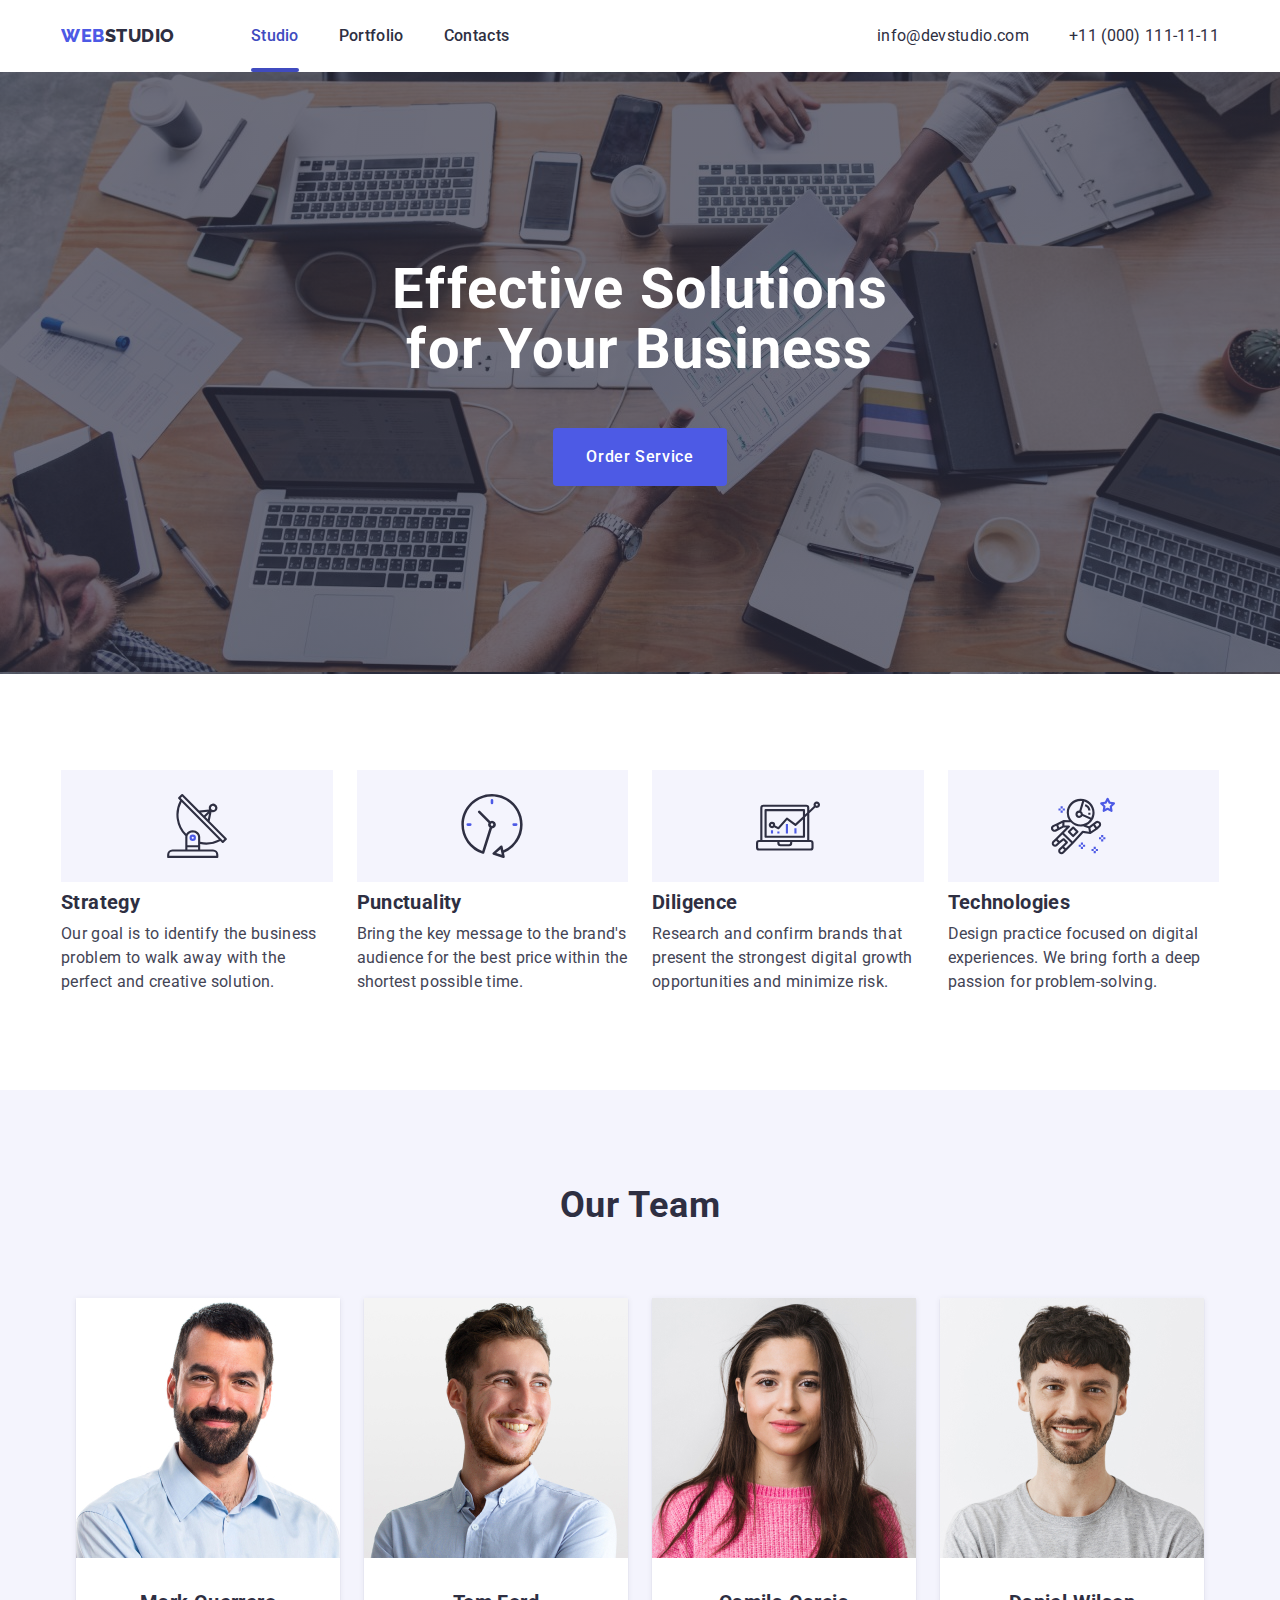
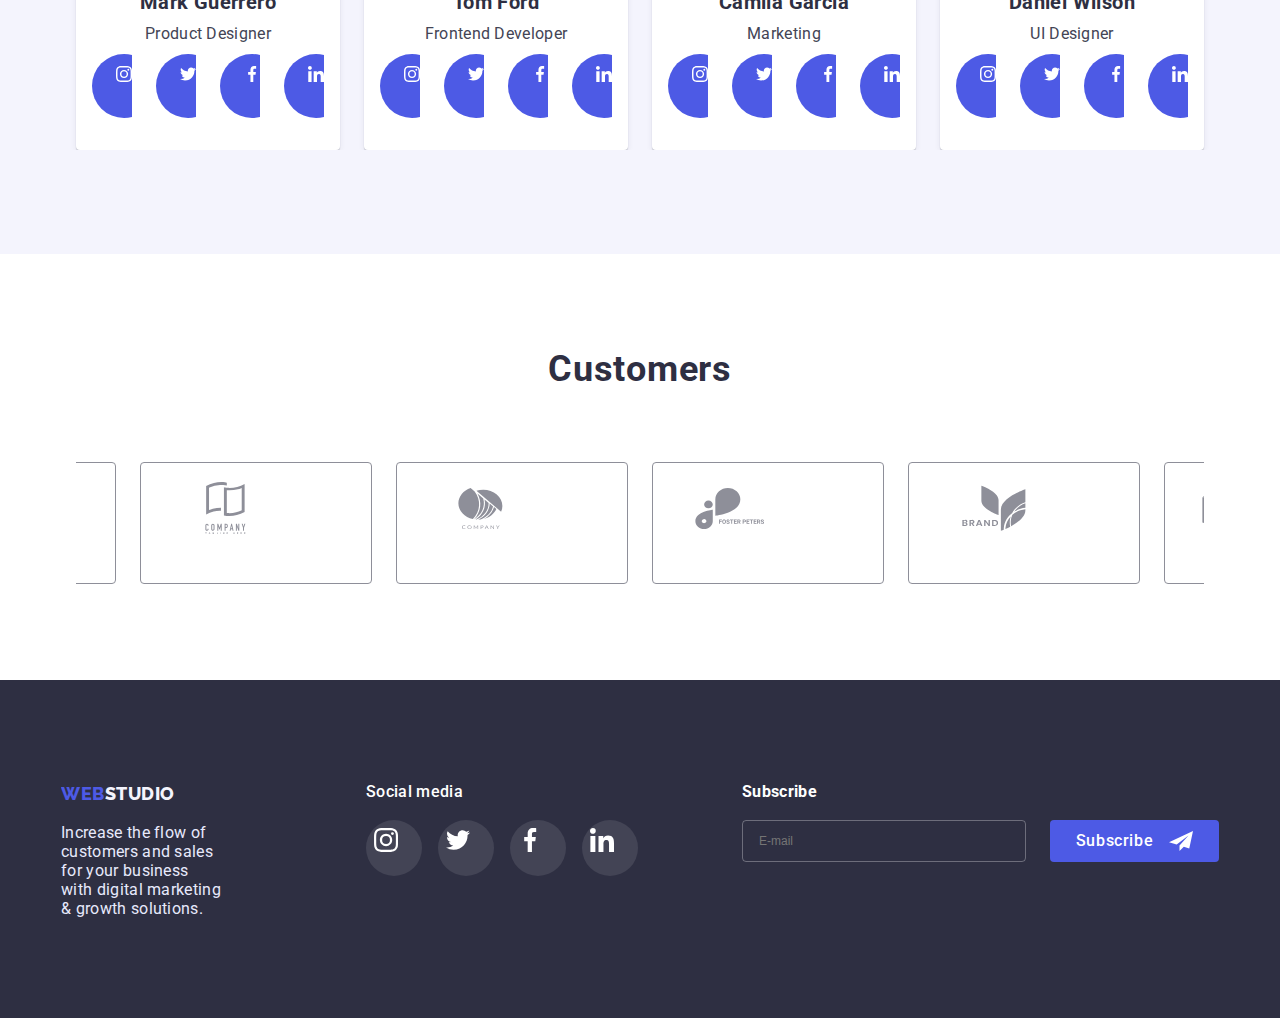
==== index.html @ fb66b6a6 "Initial commit" ====
<!DOCTYPE html>
<html lang="en">
  <head>
    <meta charset="UTF-8" />
    <meta http-equiv="X-UA-Compatible" content="IE=edge" />
    <meta name="viewport" content="width=device-width, initial-scale=1.0" />
    <title>WebStudio</title>
    <link
      href="https://fonts.googleapis.com/css2?family=Raleway:wght@800&family=Roboto:wght@400;500;700;900&display=swap"
      rel="stylesheet"
    />
    <link
      rel="stylesheet"
      href="https://cdnjs.cloudflare.com/ajax/libs/modern-normalize/1.1.0/modern-normalize.min.css"
      integrity="sha512-wpPYUAdjBVSE4KJnH1VR1HeZfpl1ub8YT/NKx4PuQ5NmX2tKuGu6U/JRp5y+Y8XG2tV+wKQpNHVUX03MfMFn9Q=="
      crossorigin="anonymous"
      referrerpolicy="no-referrer"
    />
    <link rel="stylesheet" href="./css/styles.css" />
  </head>

  <body class="font-family">
    <!-- шапка профілю -->
    <header class="header">
      <div class="container header-container">
        <nav class="header-nav">
          <a href="./index.html" class="logo link"
            ><span class="logo-part">Web</span>Studio</a
          >
          <button
            type="button"
            class="menu-toggle js-open-menu"
            aria-expanded="false"
            aria-controls="mobile-menu"
          >
            <svg class="mobile-icon" aria-label="mobile menu switcher">
              <use
                href="./images/icons.svg#icon-menu-hamburger"
                class="icon-menu"
              ></use>
            </svg>
          </button>
          <ul class="site-nav list">
            <li class="item">
              <a href="./index.html" class="link active-link">Studio</a>
            </li>
            <li class="item">
              <a href="./portfolio.html" class="link">Portfolio</a>
            </li>
            <li class="item"><a href="#" class="link">Contacts</a></li>
          </ul>
        </nav>

        <address class="address-nav">
          <ul class="auth-nav list">
            <li class="item">
              <a href="mailto:info@devstudio.com" class="contacts link"
                >info@devstudio.com</a
              >
            </li>
            <li class="item">
              <a href="tel:+110001111111" class="contacts link"
                >+11 (000) 111-11-11</a
              >
            </li>
          </ul>
        </address>
      </div>
    </header>

    <main>
      <!-- Section 1 -->
      <section class="hero">
        <h1 class="hero-title">Effective Solutions for Your Business</h1>
        <button type="button" class="button" data-modal-open>
          Order Service
        </button>
      </section>
      <!-- Section 2 -->
      <section class="section values">
        <div class="container">
          <h2 hidden class="section-title">features</h2>
          <ul class="advantages-list list">
            <li class="item">
              <div class="thumb">
                <svg class="advantage-icon" width="64" height="64">
                  <use href="./images/icons.svg#icon-antenna"></use>
                </svg>
              </div>
              <h3 class="title">Strategy</h3>
              <p class="text">
                Our goal is to identify the business problem to walk away with
                the perfect and creative solution.
              </p>
            </li>

            <li class="item">
              <div class="thumb">
                <svg class="advantage-icon" width="64" height="64">
                  <use href="./images/icons.svg#icon-clock"></use>
                </svg>
              </div>
              <h3 class="title">Punctuality</h3>
              <p class="text">
                Bring the key message to the brand's audience for the best price
                within the shortest possible time.
              </p>
            </li>

            <li class="item">
              <div class="thumb">
                <svg class="advantage-icon" width="64" height="64">
                  <use href="./images/icons.svg#icon-diagram"></use>
                </svg>
              </div>
              <h3 class="title">Diligence</h3>
              <p class="text">
                Research and confirm brands that present the strongest digital
                growth opportunities and minimize risk.
              </p>
            </li>

            <li class="item">
              <div class="thumb">
                <svg class="advantage-icon" width="64" height="64">
                  <use href="./images/icons.svg#icon-astronaut"></use>
                </svg>
              </div>
              <h3 class="title">Technologies</h3>
              <p class="text">
                Design practice focused on digital experiences. We bring forth a
                deep passion for problem-solving.
              </p>
            </li>
          </ul>
        </div>
      </section>
      <!-- Sectoin 3 -->
      <section class="section services">
        <div class="container">
          <h2 class="section-title">What are we doing</h2>
          <ul class="service-list list">
            <li class="item">
              <img
                srcset="./images/wawd1.jpg 1x, ./images/wawd1@2x.jpg 2x"
                src="./images/wawd1.jpg"
                alt="desktop app image"
                width="360"
              />
            </li>
            <li class="item">
              <img
                srcset="./images/wawd2.jpg 1x, ./images/wawd2@2x.jpg 2x"
                src="./images/wawd2.jpg"
                alt="mobile app image"
                width="360"
              />
            </li>
            <li class="item">
              <img
                srcset="./images/wawd3.jpg 1x, ./images/wawd3@2x.jpg 2x"
                src="./images/wawd3.jpg"
                alt="lptop and mobile app"
                width="360"
              />
            </li>
          </ul>
        </div>
      </section>

      <!-- Наша команда -->
      <!-- Section 4 -->
      <section class="section team">
        <div class="container">
          <h2 class="section-title">Our Team</h2>
          <ul class="list team-list">
            <li class="team-item item">
              <img
                srcset="./images/team1.jpg 1x, ./images/team1@2x.jpg 2x"
                src="./images/team1.jpg"
                alt="teammember"
                width="264"
                class="teammember"
              />
              <div class="team-info">
                <h3 class="title">Mark Guerrero</h3>

                <p class="text">Product Designer</p>
                <ul class="list soc-med-list">
                  <li class="item">
                    <a class="soc-med-link" href="#">
                      <svg class="soc-med-icon">
                        <use href="./images/icons.svg#icon-instagram"></use>
                      </svg>
                    </a>
                  </li>
                  <li class="item">
                    <a class="soc-med-link" href="#">
                      <svg class="soc-med-icon">
                        <use href="./images/icons.svg#icon-twitter"></use>
                      </svg>
                    </a>
                  </li>
                  <li class="item">
                    <a class="soc-med-link" href="#">
                      <svg class="soc-med-icon">
                        <use href="./images/icons.svg#icon-facebook"></use>
                      </svg>
                    </a>
                  </li>
                  <li class="item">
                    <a class="soc-med-link" href="#">
                      <svg class="soc-med-icon">
                        <use href="./images/icons.svg#icon-linkedin"></use>
                      </svg>
                    </a>
                  </li>
                </ul>
              </div>
            </li>

            <li class="team-item item">
              <img
                srcset="./images/team2.jpg 1x, ./images/team2@2x.jpg 2x"
                src="./images/team2.jpg"
                alt="teammember"
                width="264"
                class="teammember"
              />
              <div class="team-info">
                <h3 class="title">Tom Ford</h3>
                <p class="text">Frontend Developer</p>
                <ul class="list soc-med-list">
                  <li class="item">
                    <a class="soc-med-link" href="#">
                      <svg class="soc-med-icon">
                        <use href="./images/icons.svg#icon-instagram"></use>
                      </svg>
                    </a>
                  </li>
                  <li class="item">
                    <a class="soc-med-link" href="#">
                      <svg class="soc-med-icon">
                        <use href="./images/icons.svg#icon-twitter"></use>
                      </svg>
                    </a>
                  </li>
                  <li class="item">
                    <a class="soc-med-link" href="#">
                      <svg class="soc-med-icon">
                        <use href="./images/icons.svg#icon-facebook"></use>
                      </svg>
                    </a>
                  </li>
                  <li class="item">
                    <a class="soc-med-link" href="#">
                      <svg class="soc-med-icon">
                        <use href="./images/icons.svg#icon-linkedin"></use>
                      </svg>
                    </a>
                  </li>
                </ul>
              </div>
            </li>

            <li class="team-item item">
              <img
                srcset="./images/team3.jpg 1x, ./images/team3@2x.jpg 2x"
                src="./images/team3.jpg"
                alt="teammember"
                width="264"
                class="teammember"
              />
              <div class="team-info">
                <h3 class="title">Camila Garcia</h3>
                <p class="text">Marketing</p>
                <ul class="list soc-med-list">
                  <li class="item">
                    <a class="soc-med-link" href="#">
                      <svg class="soc-med-icon">
                        <use href="./images/icons.svg#icon-instagram"></use>
                      </svg>
                    </a>
                  </li>
                  <li class="item">
                    <a class="soc-med-link" href="#">
                      <svg class="soc-med-icon">
                        <use href="./images/icons.svg#icon-twitter"></use>
                      </svg>
                    </a>
                  </li>
                  <li class="item">
                    <a class="soc-med-link" href="#">
                      <svg class="soc-med-icon">
                        <use href="./images/icons.svg#icon-facebook"></use>
                      </svg>
                    </a>
                  </li>
                  <li class="item">
                    <a class="soc-med-link" href="#">
                      <svg class="soc-med-icon">
                        <use href="./images/icons.svg#icon-linkedin"></use>
                      </svg>
                    </a>
                  </li>
                </ul>
              </div>
            </li>

            <li class="team-item item">
              <img
                srcset="./images/team4.jpg 1x, ./images/team4@2x.jpg 2x"
                src="./images/team4.jpg"
                alt="teammember"
                width="264"
                class="teammember"
              />
              <div class="team-info">
                <h3 class="title">Daniel Wilson</h3>
                <p class="text">UI Designer</p>
                <ul class="list soc-med-list">
                  <li class="item">
                    <a class="soc-med-link" href="#">
                      <svg class="soc-med-icon">
                        <use href="./images/icons.svg#icon-instagram"></use>
                      </svg>
                    </a>
                  </li>
                  <li class="item">
                    <a class="soc-med-link" href="#">
                      <svg class="soc-med-icon">
                        <use href="./images/icons.svg#icon-twitter"></use>
                      </svg>
                    </a>
                  </li>
                  <li class="item">
                    <a class="soc-med-link" href="#">
                      <svg class="soc-med-icon">
                        <use href="./images/icons.svg#icon-facebook"></use>
                      </svg>
                    </a>
                  </li>
                  <li class="item">
                    <a class="soc-med-link" href="#">
                      <svg class="soc-med-icon">
                        <use href="./images/icons.svg#icon-linkedin"></use>
                      </svg>
                    </a>
                  </li>
                </ul>
              </div>
            </li>
          </ul>
        </div>
      </section>
      <section class="section customers">
        <div class="container">
          <h2 class="section-title">Customers</h2>
          <ul class="list customers-list">
            <li class="customer-item item">
              <a href="" class="link">
                <svg class="customer-icon">
                  <use href="./images/icons.svg#icon-logo-1"></use>
                </svg>
              </a>
            </li>
            <li class="customer-item item">
              <a href="" class="link">
                <svg class="customer-icon">
                  <use href="./images/icons.svg#icon-logo-2"></use>
                </svg>
              </a>
            </li>
            <li class="customer-item item">
              <a href="" class="link">
                <svg class="customer-icon">
                  <use href="./images/icons.svg#icon-logo-3"></use>
                </svg>
              </a>
            </li>
            <li class="customer-item item">
              <a href="" class="link">
                <svg class="customer-icon">
                  <use href="./images/icons.svg#icon-logo-4"></use>
                </svg>
              </a>
            </li>
            <li class="customer-item item">
              <a href="" class="link">
                <svg class="customer-icon">
                  <use href="./images/icons.svg#icon-logo-5"></use>
                </svg>
              </a>
            </li>
            <li class="customer-item item">
              <a href="" class="link">
                <svg class="customer-icon">
                  <use href="./images/icons.svg#icon-logo-6"></use>
                </svg>
              </a>
            </li>
          </ul>
        </div>
      </section>
    </main>
    <footer class="footer">
      <div class="container">
        <div class="footer-container">
          <div class="footer-info">
            <a href="./index.html" class="logo link footer-logo"
              ><span class="logo-part">Web</span>Studio</a
            >

            <p class="footer-text">
              Increase the flow of customers and sales for your business with
              digital marketing & growth solutions.
            </p>
          </div>
          <!-- Social media icons -->
          <div class="footer-social-media">
            <h3 class="title">Social media</h3>
            <ul class="list">
              <li class="item">
                <a href="#" class="link social-media-link">
                  <svg class="sc-md-icon">
                    <use href="./images/icons.svg#icon-instagram"></use>
                  </svg>
                </a>
              </li>

              <li class="item">
                <a href="#" class="link social-media-link">
                  <svg class="sc-md-icon">
                    <use href="./images/icons.svg#icon-twitter"></use>
                  </svg>
                </a>
              </li>
              <li class="item">
                <a href="#" class="link social-media-link">
                  <svg class="sc-md-icon">
                    <use href="./images/icons.svg#icon-facebook"></use>
                  </svg>
                </a>
              </li>
              <li class="item">
                <a href="#" class="link social-media-link">
                  <svg class="sc-md-icon">
                    <use href="./images/icons.svg#icon-linkedin"></use>
                  </svg>
                </a>
              </li>
            </ul>
          </div>

          <form action="#" class="subscribe-form">
            <h3 class="title footer-form-title">Subscribe</h3>
            <div class="subscribe-field">
              <label for="email" class="subscribe-field">
                <input
                  type="email"
                  name="email"
                  id="email"
                  placeholder="E-mail"
                  class="mail-input"
                />
              </label>

              <button type="submit" class="button subscribe-button">
                Subscribe
                <svg class="subscribe-icon">
                  <use href="./images/icons.svg#icon-telegram"></use>
                </svg>
              </button>
            </div>
          </form>
        </div>
      </div>
    </footer>

    <div class="backdrop is-hidden" data-modal>
      <div class="modal">
        <button type="button" class="close-button" data-modal-close>
          <svg class="close-icon">
            <use href="./images/icons.svg#icon-close-black"></use>
          </svg>
        </button>
        <form action="#" class="modal-form" autocomplete="off">
          <p class="form-description">
            Leave your contacts and we will call you back
          </p>

          <label class="modal-label"
            >Name
            <input type="text" name="name" class="form-input" required />
            <svg class="input-icon">
              <use href="./images/icons.svg#icon-person"></use>
            </svg>
          </label>
          <label class="modal-label"
            >Phone
            <input
              type="number"
              name="phone"
              class="form-input"
              placeholder=" "
              required
            />
            <svg class="input-icon">
              <use href="./images/icons.svg#icon-phone"></use>
            </svg>
          </label>
          <label class="modal-label"
            >Email
            <input type="email" name="mail" class="form-input" required />
            <svg class="input-icon">
              <use href="./images/icons.svg#icon-email"></use>
            </svg>
          </label>
          <label class="modal-label textarea-label"
            >Comment
            <textarea
              name="comment"
              class="form-input textarea"
              placeholder="Text Input"
              rows="7"
            ></textarea>
          </label>

          <label class="modal-checkbox">
            <input type="checkbox" name="checkbox" class="checkbox" />
            <svg class="click-icon">
              <use
                href="./images/icons.svg#icon-click"
                width="13"
                height="12"
              ></use>
            </svg>
            I accept the terms and conditions of the
            <a href="#">Privacy Policy</a>
          </label>

          <div class="form-button">
            <button type="submit" class="button">Send</button>
          </div>
        </form>
      </div>
    </div>
    <!-- mobile menu -->
    <div class="menu-container js-menu-container" id="mobile-menu">
      <button class="menu-toggle js-close-menu">
        <svg class="mobile-icon-close">
          <use href="./images/icons.svg#icon-close-black"></use>
        </svg>
      </button>
      <div class="mobile-nav">
        <ul class="mobile-menu list">
          <li class="item">
            <a href="./index.html" class="link current-mobile">Studio</a>
          </li>
          <li class="item">
            <a href="./portfolio.html" class="link">Portfolio</a>
          </li>
          <li class="item"><a href="" class="link">Contacts</a></li>
        </ul>
        <div class="mobile-menu-contacts">
          <ul class="mobile-auth-nav list">
            <li class="item">
              <a href="tel:+110001111111" class="tel link"
                >+11 (000) 111-11-11</a
              >
            </li>
            <li class="item">
              <a href="mailto:info@devstudio.com" class="link mail"
                >info@devstudio.com</a
              >
            </li>
          </ul>
          <ul class="list soc-med-list">
            <li class="item">
              <a href="" class="soc-med-link">
                <svg class="soc-med-icon">
                  <use href="./images/icons.svg#icon-instagram"></use>
                </svg>
              </a>
            </li>
            <li class="item">
              <a href="" class="soc-med-link">
                <svg class="soc-med-icon">
                  <use href="./images/icons.svg#icon-twitter"></use>
                </svg>
              </a>
            </li>
            <li class="item">
              <a href="" class="soc-med-link">
                <svg class="soc-med-icon">
                  <use href="./images/icons.svg#icon-facebook"></use>
                </svg>
              </a>
            </li>
            <li class="item">
              <a href="" class="soc-med-link">
                <svg class="soc-med-icon">
                  <use href="./images/icons.svg#icon-linkedin"></use>
                </svg>
              </a>
            </li>
          </ul>
        </div>
      </div>
    </div>
    <script src="./js/modal.js"></script>
    <script src="./js/modal-menu.js"></script>
  </body>
</html>
---- css/styles.css ----
:root {
    --primary-text-color: #434455;
    --secondary-text-color: #2E2F42;
    --third-text-color: #E7E9FC;

    --primary-bg-color: #fff;
    --second-bg-color: #F4F4FD;


    --accent-color: #4D5AE5;
    --secondary-accent-color: #404BBF;
    --customers-color: #8E8F99;
    
}

body {

    color: var(--primary-text-color);
    font-family: Roboto, sans-serif;
    letter-spacing: 0.02em;
    margin: 0;


}

h1,
h2,
h3,
h4,
h5,
h6,
p,
ul {
    margin: 0;

    padding: 0;
}



@media screen and (min-width: 320px) {

    html,
    .header,
    .footer,
    .container,
    .section,
    .backdrop,
    .menu-container {
        overflow-x: hidden;
    }

}




.section {
    padding-bottom: 77px;
    padding-top: 77px;
}



@media screen and (min-width: 768px) {
    .section {
        padding-bottom: 96px;
        padding-top: 96px;
      
    }
}



.container {
    margin-left: auto;
    margin-right: auto;
    width: 100%;

}


@media screen and (min-width: 428px) {

    .container,
    .footer-container {
        width: 396px;
    }
}


@media screen and (min-width: 768px) {
    .container {
        width: 768px;
    }

    .footer-container {
        width: 552px;
    }
}



@media screen and (min-width: 1200px) {

    .container,
    .footer-container {
        width: 100%;
        max-width: 1158px;
    }
}

.logo {
    color: var(--secondary-text-color);
    font-family: Raleway, sans-serif;
    ;
    font-weight: 800;
    font-size: 18px;
    letter-spacing: 0.03em;
    text-transform: uppercase;
    line-height: 1.17;
}



.logo-part {
    color: var(--accent-color);
}

.hero-title {
    font-size: 36px;
    color: var(--primary-bg-color);
    letter-spacing: 0.02em;
    line-height: 1.07;
    text-align: center;
    
    margin-bottom: 72px;
    margin-left: auto;
    margin-right: auto;

}

@media screen and (max-width: 767px) {
    .hero-title {
        width: calc(100% - 112px);
        max-width: 318px;
    }
}

@media screen and (min-width: 768px) {
    .hero-title {
        width: 496px;
        font-size: 56px;
        margin-bottom: 40px;
    }
}

@media screen and (min-width: 1200px) {
    .hero-title {

        text-align: center;
        margin: 0 auto 48px auto;
        width: 496px;


    }
}


.section-title {
    font-size: 36px;
    line-height: 1.11;
    color: var(--secondary-text-color);
    text-transform: capitalize;
    text-align: center;
    letter-spacing: 0.02em;
}

.title {
    font-size: 20px;
    color: var(--secondary-text-color);
    line-height: 1.2;
    letter-spacing: 0.02em;
    margin-bottom: 1px;
}


.text {
    line-height: 1.5;
    color: var(--primary-text-color);
}



.list {
    list-style: none;
}

.link {
    text-decoration: none;
}

.button {
    color: var(--primary-bg-color);
    background-color: var(--accent-color);
    border-radius: 4px;
    border: 1px solid transparent;
    font-family: Roboto, sans-serif;
    letter-spacing: 0.04em;
    font-size: 16px;
    font-weight: 500;
    line-height: 1.5;
    cursor: pointer;
    min-width: 169px;
    text-align: center;
    padding: 16px 32px;
    transition-property: color, background-color, box-shadow;
    transition-duration: 250ms;
    transition-timing-function: cubic-bezier(0.4, 0, 0.2, 1);
}



.button:hover,
.button:focus {
    color: var(--primary-bg-color);
    background-color: var(--secondary-accent-color);
    box-shadow: 0px 4px 4px rgba(0, 0, 0, 0.15);
}


.header-nav {
    display: flex;
    align-items: center;
}

@media screen and (max-width: 767px) {
    .header {
        padding: 24px 16px;
    }

    .site-nav,
    .address-nav {
        display: none;
    }


    .header-nav {
        display: flex;
        justify-content: space-between;
        align-items: center;

    }

    .menu-toggle {
        width: 40px;
        height: 40px;
        background-color: transparent;
        border: none;

        cursor: pointer;
    }

    .mobile-icon {
        display: inline-block;
        width: 32px;
        height: 22px;
        stroke: #2E2F42;
        stroke-linecap: round;
        stroke-linejoin: round;
        stroke-width: 3px;
    }
}

@media screen and (min-width: 768px) {

    .menu-toggle {
        display: none;
    }

    .container.header-container {
        display: flex;
        align-items: center;

    }

    .header-nav {
        display: flex;
        align-items: center;
    }

    .site-nav {
        display: flex;
        margin-left: 76px;
    }

    .site-nav .item:not(:last-child) {
        margin-right: 40px;
    }

    .site-nav .link {
        display: block;
        padding-top: 24px;
        padding-bottom: 24px;

        color: var(--secondary-text-color);
        font-weight: 500;
        font-size: 16px;
        line-height: 1.5;
        letter-spacing: 0.02em;
        transition-property: color;
        transition-duration: 250ms;
        transition-timing-function: cubic-bezier(0.4, 0, 0.2, 1);

    }

    .site-nav .link:hover,
    .site-nav .link:focus {
        color: var(--secondary-accent-color);
    }

    .site-nav .active-link {
        position: relative;
        color: var(--secondary-accent-color);
    }

    .site-nav .active-link::after {
        content: '';

        position: absolute;
        bottom: 0;
        left: 0;

        width: 100%;
        height: 4px;
        background-color: var(--secondary-accent-color);
        border-radius: 2px;

    }

    .address-nav {
        display: flex;
        margin-left: auto;

    }

    .auth-nav {
        display: flex;
    }

    .auth-nav .item:not(:last-child) {
        margin-right: 40px;
    }

    .auth-nav .contacts {
        font-size: 16px;
        color: var(--secondary-text-color);
        line-height: 1.5;
        letter-spacing: 0.02em;
        font-style: normal;
        transition-property: color;
        transition-duration: 250ms;
        transition-timing-function: cubic-bezier(0.4, 0, 0.2, 1);

    }

    .auth-nav .contacts:hover,
    .auth-nav .contacts:focus {

        color: var(--secondary-accent-color);

    }

}
@media screen and (min-width: 768px) and (max-width: 1200px) {
    .auth-nav {
        flex-direction: column;

    }

    .auth-nav .contacts.link {
        margin-left: auto;
    }

    .auth-nav .item:not(:last-child) {
        margin-right: 0;
    }
}

/* Footer */
.footer {
    padding-top: 96px;
    padding-bottom: 96px;
    background-color: var(--secondary-text-color);
    color: var(--third-text-color);
}

.footer-container {
    margin-right: auto;
    margin-left: auto;
    display: flex;


}

.footer-logo {
    color: var(--second-bg-color);
    line-height: 1.5;
    letter-spacing: 0.03em;
    margin-bottom: 16px;
}

.footer-social-media .title {
    font-size: 16px;
    line-height: 1.5;
    font-weight: 500;
    color: var(--primary-bg-color);
    margin-bottom: 16px;
}

.footer-info .footer-text {
    margin-top: 16px;
}


@media screen and (max-width: 767px) {
    .footer-info {
        text-align: center;
    }

    .footer-info .footer-text {
        text-align: left;
    }
}

.footer-social-media .list {
    display: flex;
    justify-content: center;
    gap: 16px;


}


.social-media-link {
    display: inline-block;
    height: 40px;
    width: 40px;
    background-color: var(--primary-text-color);
    color: var(--primary-bg-color);
    border-radius: 50%;
    padding: 8px;
    transition-property: background-color;
    transition-duration: 250ms;
    transition-timing-function: cubic-bezier(0.4, 0, 0.2, 1);


}


.social-media-link:hover,
.social-media-link:focus {
    background-color: #31D0AA;

}


.sc-md-icon {
    display: block;
    width: 24px;
    height: 24px;
    top: 50%;
    left: 50%;
    fill: currentColor;
}


@media screen and (max-width: 767px) {


    .footer-container {
        flex-direction: column;
        gap: 72px;
        justify-content: center;
    }

    .container .footer-info {
        width: 268px;
        margin-right: auto;
        margin-left: auto;
    }

    .footer-logo {
        margin-left: auto;
        margin-right: auto;
        text-align: center;

    }

    .footer-social-media {
        margin-right: auto;
        margin-left: auto;

    }

    .footer-social-media .title {
        margin-left: auto;
        margin-right: auto;
        text-align: center;

    }
}


@media screen and (min-width: 768px) {

    .footer-container {
        flex-wrap: wrap;
        justify-content: left;
    }

    .container .footer-info {
        width: 264px;

    }

}

@media screen and (min-width: 768px) and (max-width: 1999px) {

    .footer-container {
        gap: 72px 24px;
    }
}

@media screen and (min-width: 1200px) {
    .footer {
        padding-top: 100px;
        padding-bottom: 100px;
        padding-left: 0;
        background-color: var(--secondary-text-color);
        color: var(--third-text-color);
    }

    .footer-container {
        flex-wrap: nowrap;
        flex-direction: row;
        justify-content: center;
    }

    .container .footer-info {
        width: 264px;
        margin-right: 0;
    }

    .footer-social-media {
        margin-right: 80px;
        margin-left: 120px;
    }

}


/* footer-form */

.footer-form-title {
    font-size: 16px;
    margin-bottom: 16px;
    line-height: 1.5;
    color: var(--primary-bg-color)
}

.subscribe-field {
    display: flex;
    align-items: center;
    gap: 16px;
}

.mail-input {

    padding-left: 16px;
    padding-top: 8px;
    padding-bottom: 8px;
    font-size: 12px;
    line-height: 2;
    background-color: transparent;
    color: var(--third-text-color);
    border: 1px solid rgba(255, 255, 255, 0.3);
    border-radius: 4px;
}

.subscribe-button {
    padding: 8px 24px;
    display: flex;
    gap: 16px;
    justify-content: center;
    align-items: center;
}

.subscribe-icon {
    width: 24px;
    height: 24px;
 fill: currentColor;

}

@media screen and (max-width: 480px) {
    .mail-input {
        width: 100%;
        max-width: 396px;

    }
}


@media screen and (min-width: 480px) and (max-width: 767px) {
    .mail-input {
        width: 396px;

    }
}

@media screen and (max-width: 767px) {
    .footer-form-title {
        text-align: center;
    }

    .subscribe-field {
        flex-direction: column;
        justify-content: center;
    }


}



@media screen and (min-width: 768px) {
    .subscribe-field {
        flex-direction: row;
        gap: 24px;

    }

    .mail-input {
        width: 264px;
    }

}

/* hero section */

.hero {
    background-color: #2E2F42;
    text-align: center;
    width: 100%;
    max-width: 428px;
    max-height: 432px;
    padding: 112px 0;
    margin-left: auto;
    margin-right: auto;
    

    background-position: center;
    background-repeat: no-repeat;
    background-size: cover;

}



@media (min-device-pixel-ratio: 2),
(-webkit-min-device-pixel-ratio: 2),
(min-resolution: 192dpi),
(min-resolution: 2dppx) {
    .hero {
        background: linear-gradient(to right, rgba(46, 47, 66, 0.7), rgba(46, 47, 66, 0.7)), url(..//images/mobile-bg-img@2x.jpg);
        background-position: center;
        background-repeat: no-repeat;
        background-size: cover;
    }
}

@media (min-width: 768px) and (max-width: 1199px) {
    .hero {
        background: linear-gradient(to right, rgba(46, 47, 66, 0.7), rgba(46, 47, 66, 0.7)), url(../images/tablet-bg-img.jpg);
        background-position: center;
        max-width: 768px;
        max-height: 436px;
        padding-top: 112px;
        padding-bottom: 108px;


    }
}

@media (min-width: 768px) and (max-width: 1199px) and (min-device-pixel-ratio: 2),
(min-width: 768px) and (max-width: 1199px) and (-webkit-min-device-pixel-ratio: 2),
(min-width: 768px) and (max-width: 1199px) and (min-resolution: 192dpi),
(min-width: 768px) and (max-width: 1199px) and (min-resolution: 2dppx) {
    .hero {
        background: linear-gradient(to right, rgba(46, 47, 66, 0.7), rgba(46, 47, 66, 0.7)), url(../images/tablet-bg-img@2x.jpg);
        background-position: center;
        background-repeat: no-repeat;
        background-size: cover;


    }
}

@media (min-width: 1200px) {
    .hero {
        background: linear-gradient(to right, rgba(46, 47, 66, 0.7), rgba(46, 47, 66, 0.7)), url(..//images/bg-image.jpg);
        
        max-width: 1440px;
        max-height: 600px;
        padding-top: 188px;
        padding-bottom: 188px;
    }
}

@media (min-width: 1200px) and (min-device-pixel-ratio: 2),
(min-width: 1200px) and (-webkit-min-device-pixel-ratio: 2),
(min-width: 1200px) and (min-resolution: 192dpi),
(min-width: 1200px) and (min-resolution: 2dppx) {
    .hero {
        background: linear-gradient(to right, rgba(46, 47, 66, 0.7), rgba(46, 47, 66, 0.7)), url(..//images/bg-image@2x.jpg);
        background-position: center;
        background-repeat: no-repeat;
        background-size: cover;
   
    }
}  




section.services {
    padding-top: 0;


}

.services .section-title,
.team .section-title,
.customers .section-title {
    margin-bottom: 72px;
}

img.teammember,
.service-list img,
img.worke-xample {
    display: block;
}



/*-Advantages- */
.advantages-list .title {
    margin-bottom: 8px;
    font-size: 36px;
}

.advantages-list .text {
    font-size: 16px;
}

@media screen and (max-width: 767px) {
    .values .container {
        padding-right: 16px;
        padding-left: 16px;
    }

    .advantages-list .item:not(:last-child) {
        margin-bottom: 72px;
    }

    .advantages-list .title {
        text-align: center;
        margin-right: auto;
        margin-left: auto;
    }
}

@media screen and (max-width: 1999px) {
    .advantages-list .thumb {
        display: none;
    }

}

@media screen and (max-width: 1999px) {
    .advantages-list .thumb {
        display: none;
    }

}


@media screen and (min-width: 768px) {
    .values .container {
        padding-right: 15px;
        padding-left: 15px;

    }

    .advantages-list.list {
        display: flex;
        flex-wrap: wrap;
        gap: 72px 24px;
    }

    .service-list.list {
        display: flex;
        flex-wrap: wrap;

    }



    .advantages-list .item {
        flex-basis: calc((100% - 24px)/2);
    }


}


@media screen and (min-width: 1200px) {

    .advantages-list .item {
        flex-basis: calc((100% - 24px*3)/4);
       

    }

    .advantages-list.list {
        display: flex;
        flex-wrap: nowrap;
        gap: 24px;
    }

    .advantages-list .thumb {
        display: flex;
        height: 112px;
        background-color: var(--second-bg-color);
        margin-bottom: 8px;
        color: var(--secondary-text-color);
        align-items: center;
        justify-content: center;
    }

   
    .advantages-list .title {
        font-size: 20px;
    }

    .advantages-list {
        gap: 24px;
    }
}


.thumb .advantage-icon {
    fill: currentColor;
    display: inline-block;
    width: 64px;
    height: 64px;
}




@media screen and (max-width: 1999px) {
    section.services {
        display: none;
    }
}

.service-list.list {
    display: flex;
    flex-wrap: wrap;
    gap: 24px;
}

.service-list .item {
    flex-basis: content;

}

section.services {
    padding-top: 0;


}


/* Team-section */
.section.team {
    background-color: var(--second-bg-color);
}


.team-list .team-item {
    background-color: var(--primary-bg-color);
    box-shadow: 0px 1px 6px rgba(46, 47, 66, 0.08), 0px 1px 1px rgba(46, 47, 66, 0.16), 0px 2px 1px rgba(46, 47, 66, 0.08);
    border-radius: 0px 0px 4px 4px;
}


@media screen and (max-width: 767px) {
    .section.team {
        padding-top: 96px;
        padding-bottom: 128px;
    }

    .team .container {
        text-align: center;
    }

    .team-list {
        display: inline-block;


    }

    .team-list .item {
        margin-right: auto;
        margin-left: auto;
    }

    .team-list .team-item:not(:last-child) {
        margin-bottom: 72px;
    }
}

@media screen and (min-width: 768px) {
    .section.team {
        padding-bottom: 104px;
    }

    .team-list {
        display: flex;
        flex-wrap: wrap;
        justify-content: center;
        gap: 64px 24px;
    }

    .team-list .item {
        overflow: hidden;

    }
}




@media screen and (min-width: 1200px) {
    .team-list {
        display: flex;
        gap: 24px;
    }

    .list.team-list .item {
        flex-basis: 264px;
    }
}

.team-list .team-info {
    text-align: center;
    padding-top: 32px;
    padding-bottom: 32px;
    padding-left: 16px;
    padding-right: 16px;
}

.team-info .text {
    margin-bottom: 8px;
}

.team-list .title {
    margin-bottom: 8px;
}

.team-list .teammember {
    display: block;
}



.team-info .list {
    display: flex;
    gap: 24px;
    justify-content: center;
}

.soc-med-link {
    width: 40px;
    height: 40px;
    display: inline-block;
    background-color: var(--accent-color);
    color: var(--primary-bg-color);
    border-radius: 50%;
    padding: 12px;
    transition-property: background-color;
    transition-duration: 250ms;
    transition-timing-function: cubic-bezier(0.4, 0, 0.2, 1);
}


.soc-med-link:hover,
.soc-med-link:focus {
    background-color: var(--secondary-accent-color);

}

.soc-med-icon {
    width: 16px;
    height: 16px;
    fill: currentColor;
}

/* Customers */
.customers-list {
    display: flex;
    flex-wrap: wrap;
    gap: 72px 16px;
    justify-content: center;
}

.customer-item .item {
    width: 190px;
    height: 88px;
}

.customer-item .link {
    display: inline-block;
    border: 1px solid var(--customers-color);
    border-radius: 4px;
    color: var(--customers-color);
    transition-property: border-color, color;
    transition-duration: 250ms;
    transition-timing-function: cubic-bezier(0.4, 0, 0.2, 1);
}

.customer-icon {
    display: block;
    fill: currentColor;
}



.customer-item .link:hover,
.customer-item .link:focus {
    border-color: var(--secondary-accent-color);
    color: var(--secondary-accent-color);
}

.customers-list .item {
    display: flex;
    flex-wrap: wrap;
    gap: 72px 16px;
    justify-content: center;
}
.customer-item .item {
    flex-basis: calc((100% - 16px)/2);
}

.customer-icon {
    width: 110px;
    height: 56px;
    transition-property: fill;
    transition-duration: 250ms;
    transition-timing-function: cubic-bezier(0.4, 0, 0.2, 1);
}

.customer-item .link {
 
    padding: 16px 40px;
}


@media screen and (min-width: 768px) {
    .customers .container {
        width: 552px;
        padding: 0;
    }

    .customers-list {
        flex-wrap: wrap;
        column-gap: 24px;
        row-gap: 72px;
    }
  
    .customers-list .item {

        flex-basis: calc ((100% - 2 *24px)/3);
    }

    .customer-icon {
        width: 104px;
        height: 56px;
    }

    .customer-item .link {
        width: 168px;
        height: 88px;
        padding: 16px 31px;
    }
   
}



@media screen and (min-width: 1200px) {
    .customers .container {
        width: 1128px;

    }

    .customers-list {
        flex-wrap: nowrap;
        gap: 24px;
    }


}
.customers-list{
    display: flex;
    justify-content: center;
    gap: 24px;
}
    


.customer-item .link{
    display: inline-block;
    width: 168px;
    height: 88px;
    padding: 16px 31px;
    border: 1px solid var(--customers-color);
    border-radius: 4px;
    color: var(--customers-color);
    transition-property: border-color, color;
    transition-duration: 250ms;
    transition-timing-function: cubic-bezier(0.4, 0, 0.2, 1);
}
.customer-item .link:hover, .customer-item .link:focus{
    border-color: var(--secondary-accent-color);
    color: var(--secondary-accent-color);
  
 }

/* Portfolio */

 .button.btn-secondary {
    color: var(--accent-color);
    background-color: var(--second-bg-color);
    border-color: var(--third-text-color);

    min-width: 69px;
    padding: 12px 24px;

    transition-property: background-color, color, box-shadow, border;
    transition-duration: 250ms;
    transition-timing-function: cubic-bezier(0.4, 0, 0.2, 1);


}


.button.btn-secondary:hover,
.button.btn-secondary:focus {
    color: var(--primary-bg-color);
    background-color: var(--secondary-accent-color);
    border: none;
    box-shadow: 0px 3px 1px rgba(0, 0, 0, 0.1), 0px 2px 1px rgba(0, 0, 0, 0.08), 0px 2px 2px rgba(0, 0, 0, 0.12);

}

.list.filter-btns {
    display: flex;
    column-gap: 24px;
    justify-content: center;
    margin-bottom: 72px;

}

img.work-example {
    display: block;

}

.portfolio {

    transition-property: box-shadow;
    transition-duration: 250ms;
    transition-timing-function: cubic-bezier(0.4, 0, 0.2, 1);
}

@media screen and (max-width: 767px) {
    .examples {

        margin-bottom: 0;
        padding-top: 48px;

        padding-bottom: 16px;
    }

    .list.filter-btns {
        flex-wrap: wrap;
        row-gap: 16px;
        justify-content: left;
        padding-left: 16px;
        margin-bottom: 48px;
    }

    .list.works-list .portfolio {
        margin-right: auto;
        margin-left: auto;
        margin-bottom: 48px;
        width: 100%;
        max-width: 396px;
        overflow: hidden;
    }

    img.work-example {
        width: 396px;
    }
}

@media screen and (min-width: 768px) {
    .examples {
        padding-top: 64px;

        padding-right: 16px;
    }

    .list.works-list {
        display: flex;
        flex-wrap: wrap;
        gap: 72px 24px;
        justify-content: center;
    }

    .list.works-list .portfolio {
        flex-basis: calc((100% - 24px)/2);
        max-width: 356px;

    }

    img.work-example {
        width: 356px;
    }
}


@media screen and (min-width: 1200px) {

    .examples {
        padding-top: 96px;
        padding-bottom: 120px;
        padding-left: 0;
        padding-right: 0
    }

    .list.works-list .portfolio {
        flex-basis: calc((100% - 2*24px)/3);
        max-width: 360px;
        gap: 48px 24px;
    }

    img.work-example {
        width: 360px;
    }


}



.portfolio:hover,
.portfolio:focus {
    box-shadow: 0px 1px 6px rgba(46, 47, 66, 0.08), 0px 1px 1px rgba(46, 47, 66, 0.16), 0px 2px 1px rgba(46, 47, 66, 0.08);
}


.portfolio-content {
    padding-left: 16px;
    padding-bottom: 32px;
    padding-top: 32px;
    border-right: 1px solid var(--third-text-color);
    border-left: 1px solid var(--third-text-color);
    border-bottom: 1px solid var(--third-text-color);

}

.portfolio-content .title {
    margin-bottom: 8px;
}

.product-thumb {
    position: relative;
}




.overlay::before {
    display: inline-block;
    content: "";
    position: absolute;
    top: 0;
    left: 0;
    width: 100%;
    height: 100%;
    background-color: #4D5AE5;
    opacity: 0;
    transition-property: opacity, transform;
    transition-duration: 250ms;
    transition-timing-function: cubic-bezier(0.4, 0, 0.2, 1);
    transform: scaleY(0);
     transform: translateY(100%); 
    transform-origin: bottom;

}

.portfolio:hover .overlay::before,
.portfolio:focus .overlay::before {
    opacity: 1;
    transform: scaleY(1);
     transform: translateY(0);
}


.overlay-text {
    color: var(--second-bg-color);
    opacity: 0;
    position: absolute;
    top: 40px;
    left: 32px;
    right: 32px;
    transform: translateY(260px);
    opacity: 0;
    transition-property: opacity, transform;
    transition-duration: 250ms;
    transition-timing-function: cubic-bezier(0.4, 0, 0.2, 1);
}

.portfolio:hover .overlay-text,
.portfolio:focus .overlay-text {
    transform: translateY(0);
    opacity: 1;
}



/* Modal */
.backdrop {
    position: fixed;
    top: 0;
    left: 0;
    display: flex;
    justify-content: center;
    align-items: center;
    padding: 20px 0;
    width: 100%;
    /* height: 100%; */
    background-color: rgba(46, 47, 66, 0.4);
    transition-property: opacity, transform, background-color, visibility;
    transition-duration: 250ms;
    transition-timing-function: cubic-bezier(0.4, 0, 0.2, 1);
    overflow-y: hidden;
}

.backdrop.is-hidden {
    opacity: 0;
    pointer-events: none;
    visibility: hidden;
}

.modal {
    width: 100%;
    max-width: 394px;
    position: relative;
   background-color: var(--primary-bg-color);
    opacity: 1;
    transition-property: opacity,transform,background-color,visibility;
    transition-duration: 250ms;
    transition-timing-function: cubic-bezier(0.4, 0, 0.2, 1);

    padding: 72px 16px 24px 16px;
    overflow-y: hidden;
    overflow-x: hidden;

}

    
@media screen and (min-width: 480px) {
    .modal {
        height: 100%;
        max-height: 586px;
    }
}

@media screen and (min-width: 768px) {}

@media screen and (min-width: 1200px) {
    .backdrop {
        padding: 20px 0;
    }

    .modal {
        max-width: 408px;
        max-height: 576px;

    }

}

.modal .close-button {
    position: absolute;
    top: 24px;
    right: 24px;

    width: 24px;
    height: 24px;
    background-color: var(--third-text-color);
    color: #000;
    border: 1px solid rgba(0, 0, 0, 0.1);
    border-radius: 50%;
    margin: 0;

    cursor: pointer;
    transition-property: color, background-color;
    transition-duration: 250ms;
    transition-timing-function: cubic-bezier(0.4, 0, 0.2, 1);


}


.modal .close-button:hover,
.modal .close-button:focus {
    background-color: var(--secondary-accent-color);
    color: var(--primary-bg-color);
}

.close-button .close-icon {
    display: block;
    width: 8px;
    height: 8px;

    fill: currentColor;
    margin: 0;
    position: absolute;
    top: 50%;
    left: 50%;
    transform: translate(-50%, -50%);

}


.form-description {
    margin-bottom: 16px;
    text-align: center;
    line-height: 1.5;
    font-weight: 500;
}




.modal-label {
    max-width: 360px;
    display: flex;
    flex-direction: column;
    gap: 4px;
    color: var(--customers-color);
    font-size: 12px;
    line-height: 1.16;
    position: relative;
    margin-bottom: 8px;
    height: 58px;


}


.form-input {
    border: 1px solid rgba(33, 33, 33, 0.2);
    border-radius: 4px;
    padding-left: 16px;
    padding-top: 8px;
    padding-bottom: 8px;
    transition-property: color, border;
    transition-duration: 250ms;
    transition-timing-function: cubic-bezier(0.4, 0, 0.2, 1);
    outline: 0px;
    color: var(--secondary-text-color);
    padding-left: 38px;



}

.form-input:focus-visible,
.form-input:focus {
    border: 1px solid var(--accent-color);
    color: var(--accent-color);

}


.input-icon {
    width: 18px;
    height: 24px;
    position: absolute;
    top: 21px;
    left: 16px;

    display: inline-block;
    fill: var(--secondary-text-color);
    transition-property: fill;
    transition-duration: 250ms;
    transition-timing-function: cubic-bezier(0.4, 0, 0.2, 1);
}

.form-input:focus-visible + .input-icon,
.form-input:focus+.input-icon {
    fill: var(--accent-color);

}


.textarea-label {
    height: 138px;
}

.textarea {
    resize: none;
    padding-left: 16px;
    height: 120px;
}

.textarea:placeholder {
    color: rgb(117, 117, 117, 0.5)
}

.modal-checkbox{
    display: block;
    margin-bottom: 24px;
    margin-top: 16px;
    font-size: 12px;
    position: relative;
    padding-left: 24px;
}

.form-button {
    text-align: center;
}

.checkbox{
    appearance: none;
    -webkit-appearance: none;
    -moz-appearance: none;
}

.click-icon{
    display: inline-block;
    width: 16px;
    height: 16px;
    background-color: #fff;
    fill: #fff;
    position: absolute;
    top: -1px;
    left: 0px;
    border: 1.25px solid var(--secondary-text-color);
    border-radius: 2px;
    transition-property: fill, border, background-color;
    transition-duration: 250ms;
    transition-timing-function: cubic-bezier(0.4, 0, 0.2, 1);
}


.checkbox:checked + .click-icon{
    background-color: var(--secondary-accent-color);
    fill: #fff;
    border: none;
}
/* Mobile menu */
.menu-container {
    position: fixed;
    top: 0;
    left: 0;
    width: 100%;
    height: 100%;
    padding: 80px 50px 40px 40px;

    background-color: var(--primary-bg-color);
    z-index: 2;

    transform: translateX(100%);
    transition-property: transform;
    transition-duration: 250ms;
    transition-timing-function: cubic-bezier(0.4, 0, 0.2, 1);
    overflow-y: hidden;
    overflow-x: hidden;


}

.menu-container.is-open {
    transform: translateX(0);
}

.menu-toggle.js-close-menu {
    position: absolute;
    top: 40px;
    right: 40px;

    width: 24px;
    height: 24px;
    background-color: var(--third-text-color);
    color: #000;
    border: 1px solid rgba(0, 0, 0, 0.1);
    border-radius: 50%;
    margin: 0;

    cursor: pointer;
    transition-property: color, background-color;
    transition-duration: 250ms;
    transition-timing-function: cubic-bezier(0.4, 0, 0.2, 1);

}

.menu-toggle.js-close-menun:hover,
.menu-toggle.js-close-menu:focus {
    background-color: var(--secondary-accent-color);
    color: var(--primary-bg-color);
}


.mobile-icon-close {
    display: block;
    width: 8px;
    height: 8px;
    fill: currentColor;
    margin: 0;
    position: absolute;
    top: 50%;
    left: 50%;
    transform: translate(-50%, -50%);
}

.mobile-nav {
    width: 100%;
    height: 100%;
    max-width: 428px;
    max-height: 796px;
    margin-left: auto;
    margin-right: auto;
    display: flex;
    flex-direction: column;
    justify-content: space-evenly;

}
.link.current-mobile {
    color: var(--secondary-accent-color);
}


.mobile-menu-contacts {
    margin-top: auto;
}

.mobile-menu .item:not(:last-child) {
    margin-bottom: 40px;
}

.mobile-menu .link {
    display: block;

    color: var(--secondary-text-color);
    font-weight: 500;
    font-size: 36px;
    font-weight: 700;
    line-height: 1.5;
    letter-spacing: 0.02em;
    transition-property: color;
    transition-duration: 250ms;
    transition-timing-function: cubic-bezier(0.4, 0, 0.2, 1);

}

.mobile-menu .link:hover,
.mobile-menu .link:focus {
    color: var(--secondary-accent-color);
}

.mobile-auth-nav {
    margin-bottom: 48px;
}

.mobile-auth-nav .link {
    color: var(--primary-text-color);
    transition-property: color;
    transition-duration: 250ms;
    transition-timing-function: cubic-bezier(0.4, 0, 0.2, 1);
    font-size: 20px;

}

.mobile-auth-nav .link:hover,
.mobile-auth-nav .link:focus {
    color: var(--accent-color);
}

.mobile-auth-nav .item {
    margin-bottom: 40px;
}

.tel.link {
    font-size: 36px;
    font-weight: 600px;

}

.menu-container .soc-med-list {
    display: flex;
    flex-wrap: wrap;
    gap: 56px
}
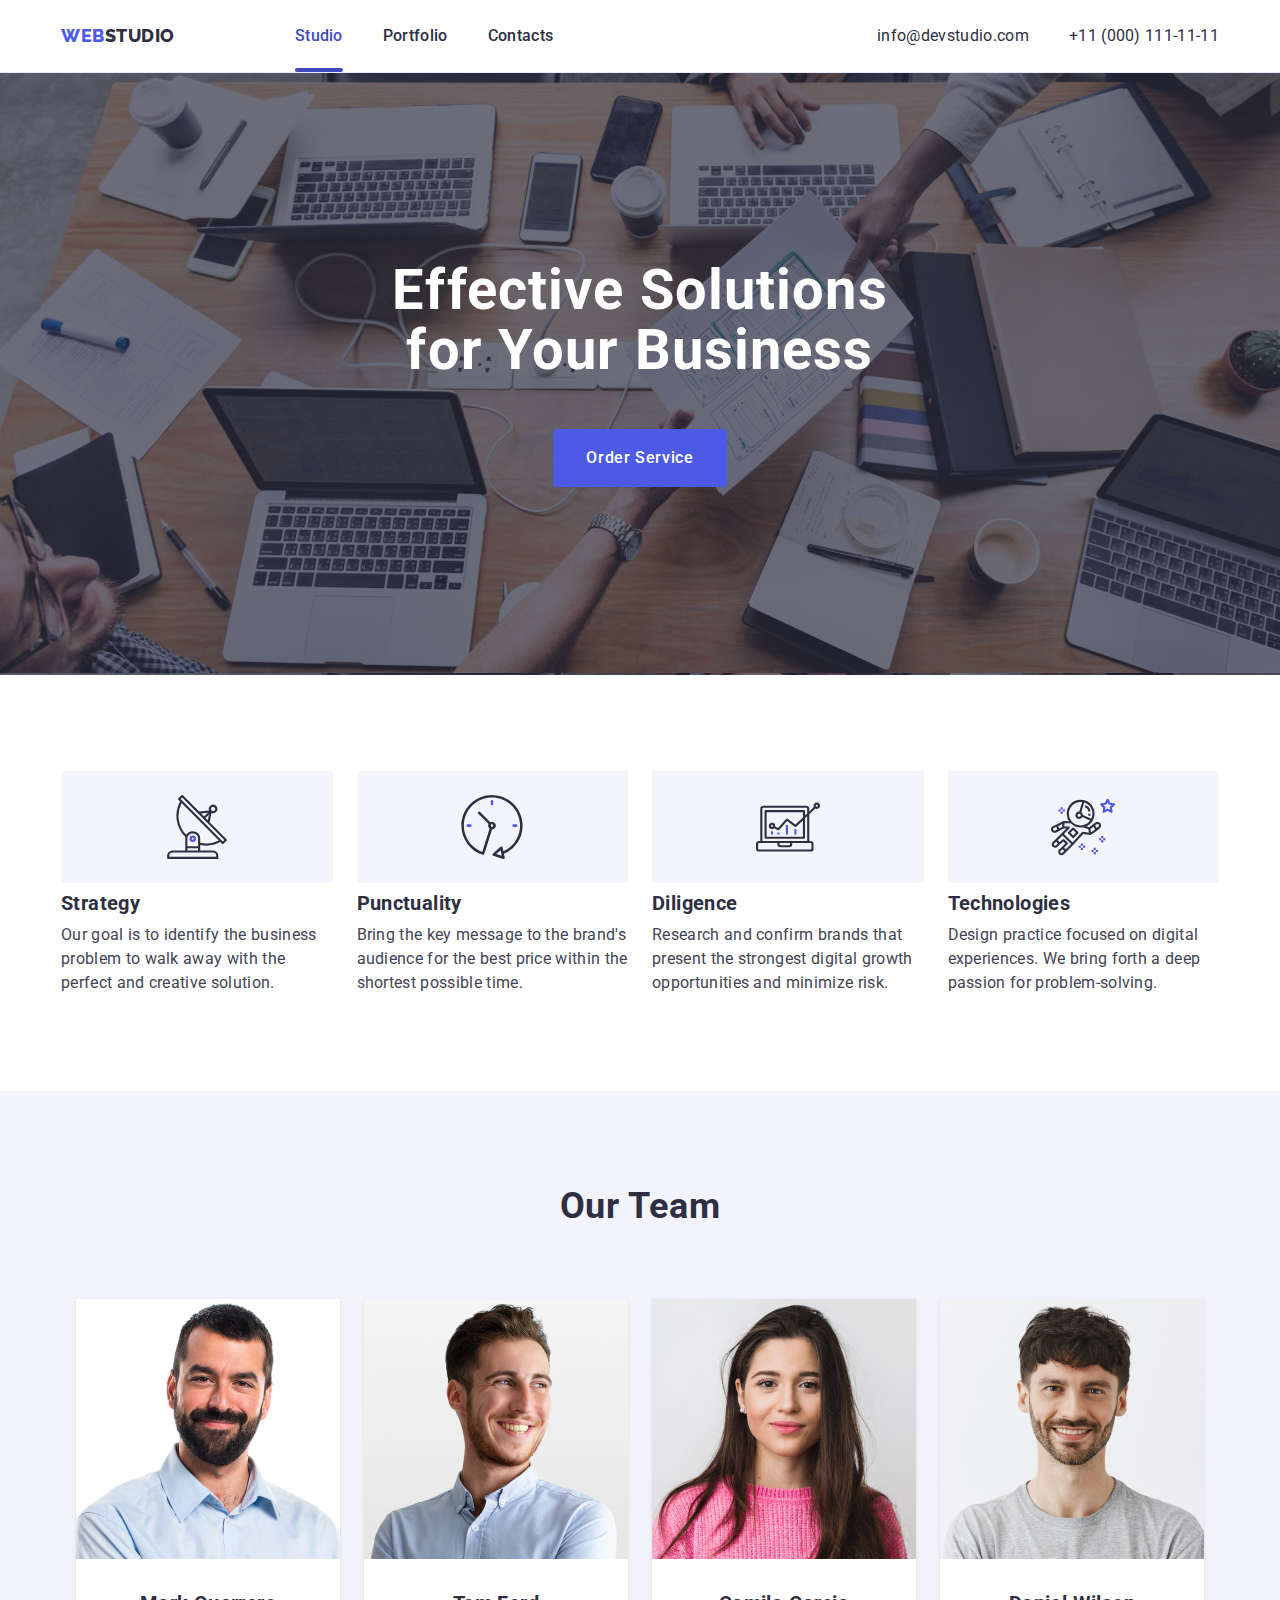
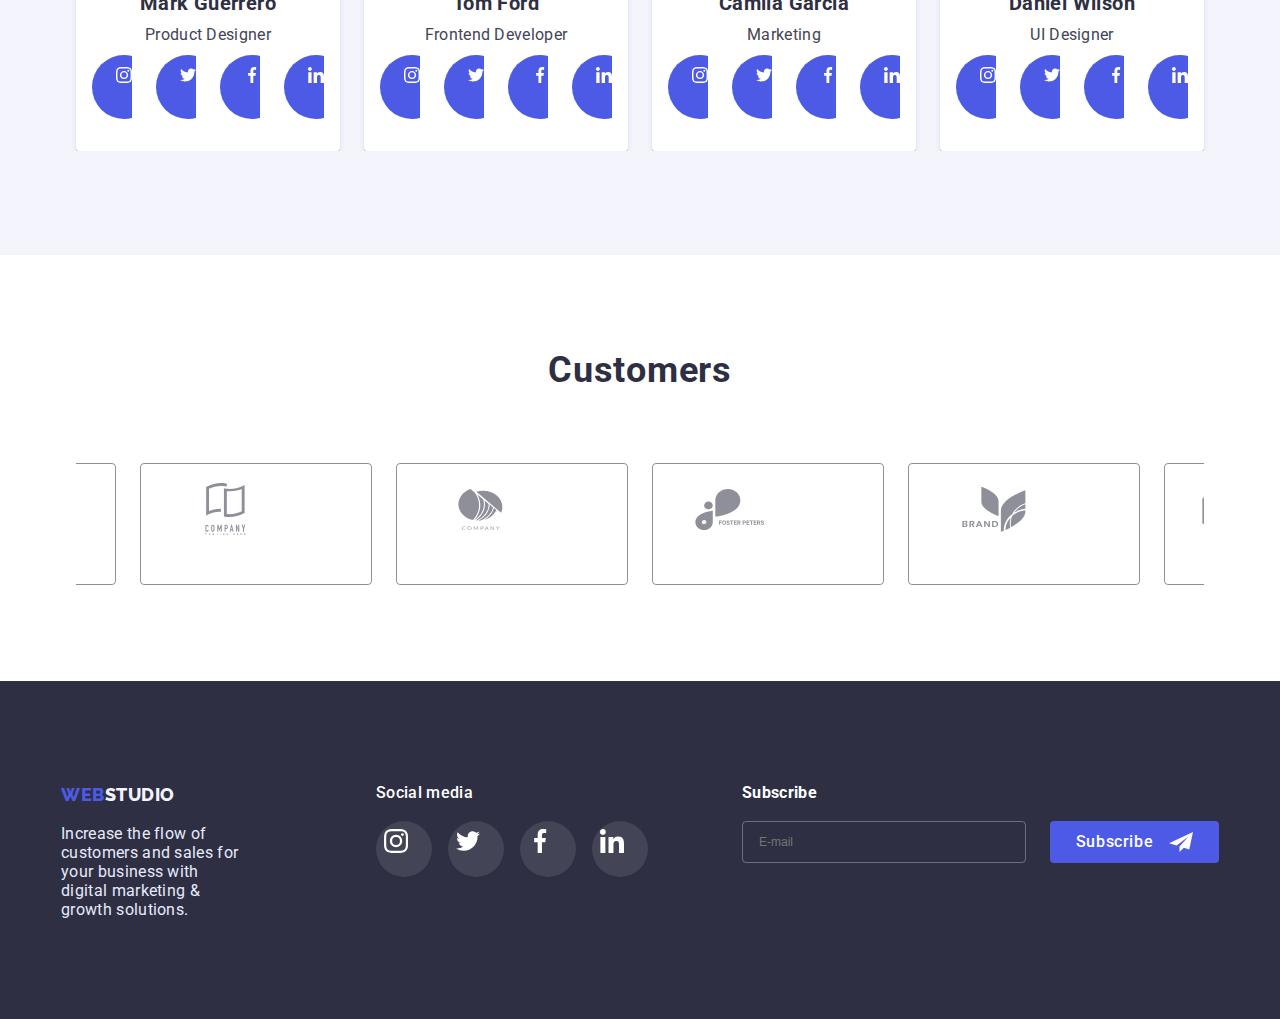
==== commit 4ae636b7: "hw-7" ====
--- a/index.html
+++ b/index.html
@@ -555,7 +555,7 @@
       <div class="mobile-nav">
         <ul class="mobile-menu list">
           <li class="item">
-            <a href="./index.html" class="link current-mobile">Studio</a>
+            <a href="./index.html" class="active-link">Studio</a>
           </li>
           <li class="item">
             <a href="./portfolio.html" class="link">Portfolio</a>
--- a/css/styles.css
+++ b/css/styles.css
@@ -77,6 +77,7 @@
     margin-left: auto;
     margin-right: auto;
     width: 100%;
+    
 
 }
 
@@ -128,45 +129,36 @@
     color: var(--accent-color);
 }
 
+
+
+
 .hero-title {
-    font-size: 36px;
-    color: var(--primary-bg-color);
-    letter-spacing: 0.02em;
-    line-height: 1.07;
-    text-align: center;
-    
-    margin-bottom: 72px;
+    max-width: 320px;
     margin-left: auto;
     margin-right: auto;
-
-}
-
-@media screen and (max-width: 767px) {
+  
+    color: var(--primary-bg-color);
+    font-size: 36px;
+    line-height: 1.11;
+    letter-spacing: 0.02em;
+    margin-bottom: 72px;
+  }
+  
+  @media screen and (min-width: 768px) {
     .hero-title {
-        width: calc(100% - 112px);
-        max-width: 318px;
-    }
-}
-
-@media screen and (min-width: 768px) {
+      max-width: 500px;
+      font-size: 56px;
+      line-height: 1.07;
+  
+      margin-bottom: 40px;
+    }
+  }
+  @media screen and (min-width: 1200px) {
     .hero-title {
-        width: 496px;
-        font-size: 56px;
-        margin-bottom: 40px;
-    }
-}
-
-@media screen and (min-width: 1200px) {
-    .hero-title {
-
-        text-align: center;
-        margin: 0 auto 48px auto;
-        width: 496px;
-
-
-    }
-}
-
+      margin-bottom: 48px;
+    }
+  }
+  
 
 .section-title {
     font-size: 36px;
@@ -228,7 +220,10 @@
     background-color: var(--secondary-accent-color);
     box-shadow: 0px 4px 4px rgba(0, 0, 0, 0.15);
 }
-
+.header {
+    border-bottom: 1px solid var(--third-text-color);
+    box-shadow: 0px 2px 1px rgb(46 47 66 / 8%), 0px 1px 1px rgb(46 47 66 / 16%), 0px 1px 6px rgb(46 47 66 / 8%);
+}
 
 .header-nav {
     display: flex;
@@ -292,7 +287,7 @@
 
     .site-nav {
         display: flex;
-        margin-left: 76px;
+        margin-left: 120px;
     }
 
     .site-nav .item:not(:last-child) {
@@ -325,6 +320,10 @@
         color: var(--secondary-accent-color);
     }
 
+
+   .link .active-link{
+        background-color: #31D0AA;
+    }
     .site-nav .active-link::after {
         content: '';
 
@@ -364,7 +363,10 @@
         transition-timing-function: cubic-bezier(0.4, 0, 0.2, 1);
 
     }
-
+    .contacts {
+        letter-spacing: 0.04em;
+      
+    }
     .auth-nav .contacts:hover,
     .auth-nav .contacts:focus {
 
@@ -375,7 +377,10 @@
 }
 @media screen and (min-width: 768px) and (max-width: 1200px) {
     .auth-nav {
+        padding: auto;
         flex-direction: column;
+        row-gap: 12px;
+       
 
     }
 
@@ -400,17 +405,15 @@
     margin-right: auto;
     margin-left: auto;
     display: flex;
-
-
-}
-
+     
+
+}
 .footer-logo {
     color: var(--second-bg-color);
     line-height: 1.5;
     letter-spacing: 0.03em;
     margin-bottom: 16px;
 }
-
 .footer-social-media .title {
     font-size: 16px;
     line-height: 1.5;
@@ -418,22 +421,19 @@
     color: var(--primary-bg-color);
     margin-bottom: 16px;
 }
-
 .footer-info .footer-text {
     margin-top: 16px;
 }
 
-
-@media screen and (max-width: 767px) {
-    .footer-info {
+@media screen and (max-width: 767px){
+    .footer-info{
         text-align: center;
-    }
-
-    .footer-info .footer-text {
-        text-align: left;
-    }
-}
-
+        }
+    
+        .footer-info .footer-text {
+            text-align: left;
+        }
+}
 .footer-social-media .list {
     display: flex;
     justify-content: center;
@@ -441,7 +441,6 @@
 
 
 }
-
 
 .social-media-link {
     display: inline-block;
@@ -455,16 +454,13 @@
     transition-duration: 250ms;
     transition-timing-function: cubic-bezier(0.4, 0, 0.2, 1);
 
-
-}
-
+}
 
 .social-media-link:hover,
 .social-media-link:focus {
     background-color: #31D0AA;
 
 }
-
 
 .sc-md-icon {
     display: block;
@@ -474,61 +470,52 @@
     left: 50%;
     fill: currentColor;
 }
-
-
 @media screen and (max-width: 767px) {
-
+    
 
     .footer-container {
         flex-direction: column;
         gap: 72px;
         justify-content: center;
     }
-
-    .container .footer-info {
-        width: 268px;
-        margin-right: auto;
-        margin-left: auto;
-    }
-
+        .container .footer-info {
+            width: 268px;
+            margin-right: auto;
+            margin-left: auto;
+    }
     .footer-logo {
         margin-left: auto;
         margin-right: auto;
         text-align: center;
-
-    }
-
+        
+    }
     .footer-social-media {
         margin-right: auto;
         margin-left: auto;
-
-    }
-
+            
+    }
     .footer-social-media .title {
         margin-left: auto;
         margin-right: auto;
         text-align: center;
-
-    }
-}
-
+                    
+    }
+}
 
 @media screen and (min-width: 768px) {
-
+    
     .footer-container {
         flex-wrap: wrap;
         justify-content: left;
-    }
-
+        }
     .container .footer-info {
-        width: 264px;
-
-    }
-
-}
-
+         width: 264px;
+    
+    }
+
+}
 @media screen and (min-width: 768px) and (max-width: 1999px) {
-
+    
     .footer-container {
         gap: 72px 24px;
     }
@@ -542,43 +529,39 @@
         background-color: var(--secondary-text-color);
         color: var(--third-text-color);
     }
-
     .footer-container {
         flex-wrap: nowrap;
         flex-direction: row;
         justify-content: center;
-    }
-
+        column-gap: 14px;
+       
+    }
     .container .footer-info {
         width: 264px;
         margin-right: 0;
     }
-
     .footer-social-media {
         margin-right: 80px;
-        margin-left: 120px;
-    }
-
-}
-
-
-/* footer-form */
-
-.footer-form-title {
+         margin-left: 120px;
+    }
+    
+}
+
+ /* footer-form */
+
+ .footer-form-title{
     font-size: 16px;
     margin-bottom: 16px;
     line-height: 1.5;
     color: var(--primary-bg-color)
-}
-
-.subscribe-field {
+ }
+ .subscribe-field{
     display: flex;
     align-items: center;
     gap: 16px;
-}
-
-.mail-input {
-
+ }
+ .mail-input{
+    
     padding-left: 16px;
     padding-top: 8px;
     padding-bottom: 8px;
@@ -588,9 +571,12 @@
     color: var(--third-text-color);
     border: 1px solid rgba(255, 255, 255, 0.3);
     border-radius: 4px;
-}
-
-.subscribe-button {
+ }
+ .mail-input:focus {
+    outline: none;
+    border-color: var(--accent-color);
+ }
+ .subscribe-button{
     padding: 8px 24px;
     display: flex;
     gap: 16px;
@@ -598,60 +584,59 @@
     align-items: center;
 }
 
-.subscribe-icon {
+ .subscribe-icon{
     width: 24px;
     height: 24px;
- fill: currentColor;
-
-}
-
-@media screen and (max-width: 480px) {
+    /* margin-left: 16px; */
+    fill: currentColor;
+ }
+ 
+
+  @media screen and (max-width: 480px){
     .mail-input {
-        width: 100%;
-        max-width: 396px;
-
-    }
-}
-
-
-@media screen and (min-width: 480px) and (max-width: 767px) {
+            
+        
+   width: 300px;
+
+        }
+    /*  */
+  }
+@media screen and (min-width: 480px) and (max-width: 767px){
     .mail-input {
-        width: 396px;
-
-    }
-}
-
-@media screen and (max-width: 767px) {
+            width: 396px;
+    
+        }
+}
+ @media screen and (max-width: 767px){
     .footer-form-title {
-        text-align: center;
-    }
-
+        text-align:center ;
+    }
     .subscribe-field {
         flex-direction: column;
         justify-content: center;
     }
-
-
-}
-
-
-
-@media screen and (min-width: 768px) {
-    .subscribe-field {
-        flex-direction: row;
-        gap: 24px;
-
-    }
-
+    
+    
+ }
+  @media screen and (min-width: 768px) {
+           .subscribe-field {
+          flex-direction: row;
+          gap:  24px;
+          
+      }
     .mail-input {
         width: 264px;
     }
 
-}
+  }
+  @media screen and (min-width: 768px) {
+    
+  }
 
 /* hero section */
 
 .hero {
+
     background-color: #2E2F42;
     text-align: center;
     width: 100%;
@@ -660,7 +645,7 @@
     padding: 112px 0;
     margin-left: auto;
     margin-right: auto;
-    
+    background: linear-gradient(to right, rgba(46, 47, 66, 0.7), rgba(46, 47, 66, 0.7)), url(/images/mobile-bg-img.jpg);
 
     background-position: center;
     background-repeat: no-repeat;
@@ -678,6 +663,7 @@
         background: linear-gradient(to right, rgba(46, 47, 66, 0.7), rgba(46, 47, 66, 0.7)), url(..//images/mobile-bg-img@2x.jpg);
         background-position: center;
         background-repeat: no-repeat;
+        max-width: 1440px;
         background-size: cover;
     }
 }
@@ -686,7 +672,7 @@
     .hero {
         background: linear-gradient(to right, rgba(46, 47, 66, 0.7), rgba(46, 47, 66, 0.7)), url(../images/tablet-bg-img.jpg);
         background-position: center;
-        max-width: 768px;
+        max-width: 1440px;
         max-height: 436px;
         padding-top: 112px;
         padding-bottom: 108px;
@@ -704,7 +690,7 @@
         background-position: center;
         background-repeat: no-repeat;
         background-size: cover;
-
+       
 
     }
 }
@@ -1187,10 +1173,6 @@
 
 }
 
-img.work-example {
-    display: block;
-
-}
 
 .portfolio {
 
@@ -1204,7 +1186,8 @@
 
         margin-bottom: 0;
         padding-top: 48px;
-
+        padding-left:  16px; 
+        padding-right: 16px;
         padding-bottom: 16px;
     }
 
@@ -1212,7 +1195,7 @@
         flex-wrap: wrap;
         row-gap: 16px;
         justify-content: left;
-        padding-left: 16px;
+       
         margin-bottom: 48px;
     }
 
@@ -1233,7 +1216,7 @@
 @media screen and (min-width: 768px) {
     .examples {
         padding-top: 64px;
-
+       
         padding-right: 16px;
     }
 
@@ -1251,7 +1234,7 @@
     }
 
     img.work-example {
-        width: 356px;
+        /* width: 356px; */
     }
 }
 
@@ -1272,7 +1255,7 @@
     }
 
     img.work-example {
-        width: 360px;
+        /* width: 360px; */
     }
 
 
@@ -1289,6 +1272,7 @@
 .portfolio-content {
     padding-left: 16px;
     padding-bottom: 32px;
+    padding-right: 16px;
     padding-top: 32px;
     border-right: 1px solid var(--third-text-color);
     border-left: 1px solid var(--third-text-color);
@@ -1321,7 +1305,7 @@
     transition-duration: 250ms;
     transition-timing-function: cubic-bezier(0.4, 0, 0.2, 1);
     transform: scaleY(0);
-     transform: translateY(100%); 
+    
     transform-origin: bottom;
 
 }
@@ -1353,9 +1337,6 @@
     transform: translateY(0);
     opacity: 1;
 }
-
-
-
 /* Modal */
 .backdrop {
     position: fixed;
@@ -1366,46 +1347,55 @@
     align-items: center;
     padding: 20px 0;
     width: 100%;
-    /* height: 100%; */
+    height: 100%;
     background-color: rgba(46, 47, 66, 0.4);
-    transition-property: opacity, transform, background-color, visibility;
-    transition-duration: 250ms;
-    transition-timing-function: cubic-bezier(0.4, 0, 0.2, 1);
-    overflow-y: hidden;
-}
+    transition: opacity 500ms, visibility 500ms;
+}
+
+
 
 .backdrop.is-hidden {
     opacity: 0;
+    visibility: hidden;
     pointer-events: none;
-    visibility: hidden;
-}
+}
+
+
+
 
 .modal {
-    width: 100%;
-    max-width: 394px;
-    position: relative;
-   background-color: var(--primary-bg-color);
-    opacity: 1;
-    transition-property: opacity,transform,background-color,visibility;
-    transition-duration: 250ms;
-    transition-timing-function: cubic-bezier(0.4, 0, 0.2, 1);
-
-    padding: 72px 16px 24px 16px;
-    overflow-y: hidden;
-    overflow-x: hidden;
-
-}
-
-    
+    position: absolute;
+    width: 95%;
+    min-height: 584px;
+    padding: 72px 24px 24px 24px;
+    background-color: #fcfcfc;
+    box-shadow: 0px 1px 1px rgb(0 0 0 / 14%), 0px 1px 3px rgb(0 0 0 / 12%), 0px 2px 1px rgb(0 0 0 / 20%);
+    border-radius: 4px;
+    top: 50%;
+    left: 50%;
+    transform: translate(-50%, -50%);
+}
+
+   
 @media screen and (min-width: 480px) {
     .modal {
         height: 100%;
         max-height: 586px;
-    }
-}
-
-@media screen and (min-width: 768px) {}
-
+        width: 408px;
+        
+    }
+}
+
+@media screen and (min-width: 768px) {
+   .modal {
+    width: 408px;
+}
+   }
+   @media screen and (max-width: 767px) {
+       .modal {
+       max-width: 394px;
+   }
+}
 @media screen and (min-width: 1200px) {
     .backdrop {
         padding: 20px 0;
@@ -1596,11 +1586,9 @@
     left: 0;
     width: 100%;
     height: 100%;
-    padding: 80px 50px 40px 40px;
-
+    padding: 80px 35px 40px 40px;
     background-color: var(--primary-bg-color);
     z-index: 2;
-
     transform: translateX(100%);
     transition-property: transform;
     transition-duration: 250ms;
@@ -1619,7 +1607,6 @@
     position: absolute;
     top: 40px;
     right: 40px;
-
     width: 24px;
     height: 24px;
     background-color: var(--third-text-color);
@@ -1627,7 +1614,6 @@
     border: 1px solid rgba(0, 0, 0, 0.1);
     border-radius: 50%;
     margin: 0;
-
     cursor: pointer;
     transition-property: color, background-color;
     transition-duration: 250ms;
@@ -1678,15 +1664,13 @@
 .mobile-menu .item:not(:last-child) {
     margin-bottom: 40px;
 }
-
 .mobile-menu .link {
     display: block;
-
     color: var(--secondary-text-color);
     font-weight: 500;
     font-size: 36px;
     font-weight: 700;
-    line-height: 1.5;
+    line-height: 1.1;
     letter-spacing: 0.02em;
     transition-property: color;
     transition-duration: 250ms;
@@ -1694,10 +1678,22 @@
 
 }
 
-.mobile-menu .link:hover,
-.mobile-menu .link:focus {
+
+.active-link {
+    display: block;
+    text-decoration: none;
     color: var(--secondary-accent-color);
-}
+    font-weight: 500;
+    font-size: 36px;
+    font-weight: 700;
+    line-height: 1.1;
+    letter-spacing: 0.02em;
+    transition-property: color;
+    transition-duration: 250ms;
+    transition-timing-function: cubic-bezier(0.4, 0, 0.2, 1);
+}
+
+
 
 .mobile-auth-nav {
     margin-bottom: 48px;
@@ -1723,13 +1719,15 @@
 
 .tel.link {
     font-size: 36px;
-    font-weight: 600px;
+    font-weight: 700;
+    color: var(--secondary-accent-color);
+    letter-spacing: 0.02em;
 
 }
 
 .menu-container .soc-med-list {
     display: flex;
     flex-wrap: wrap;
-    gap: 56px
-}
-
+    gap: 20px;
+}
+
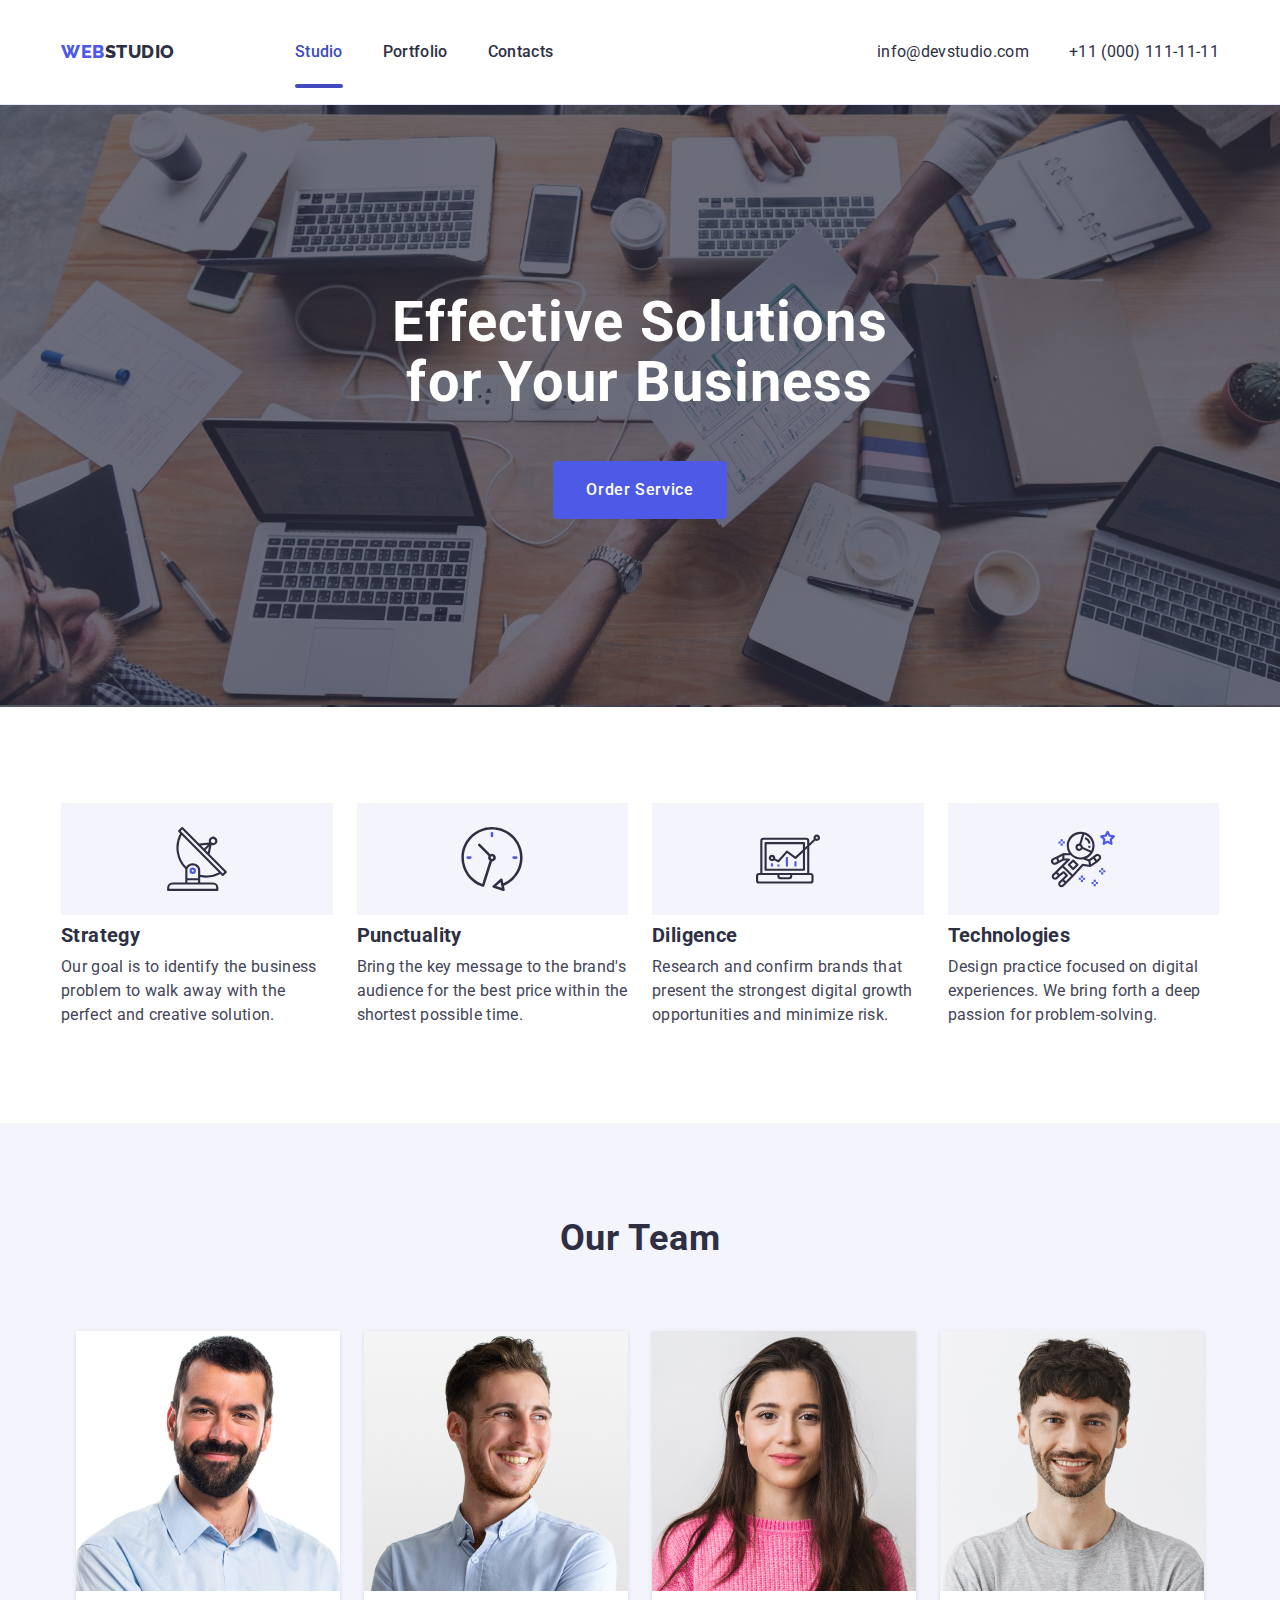
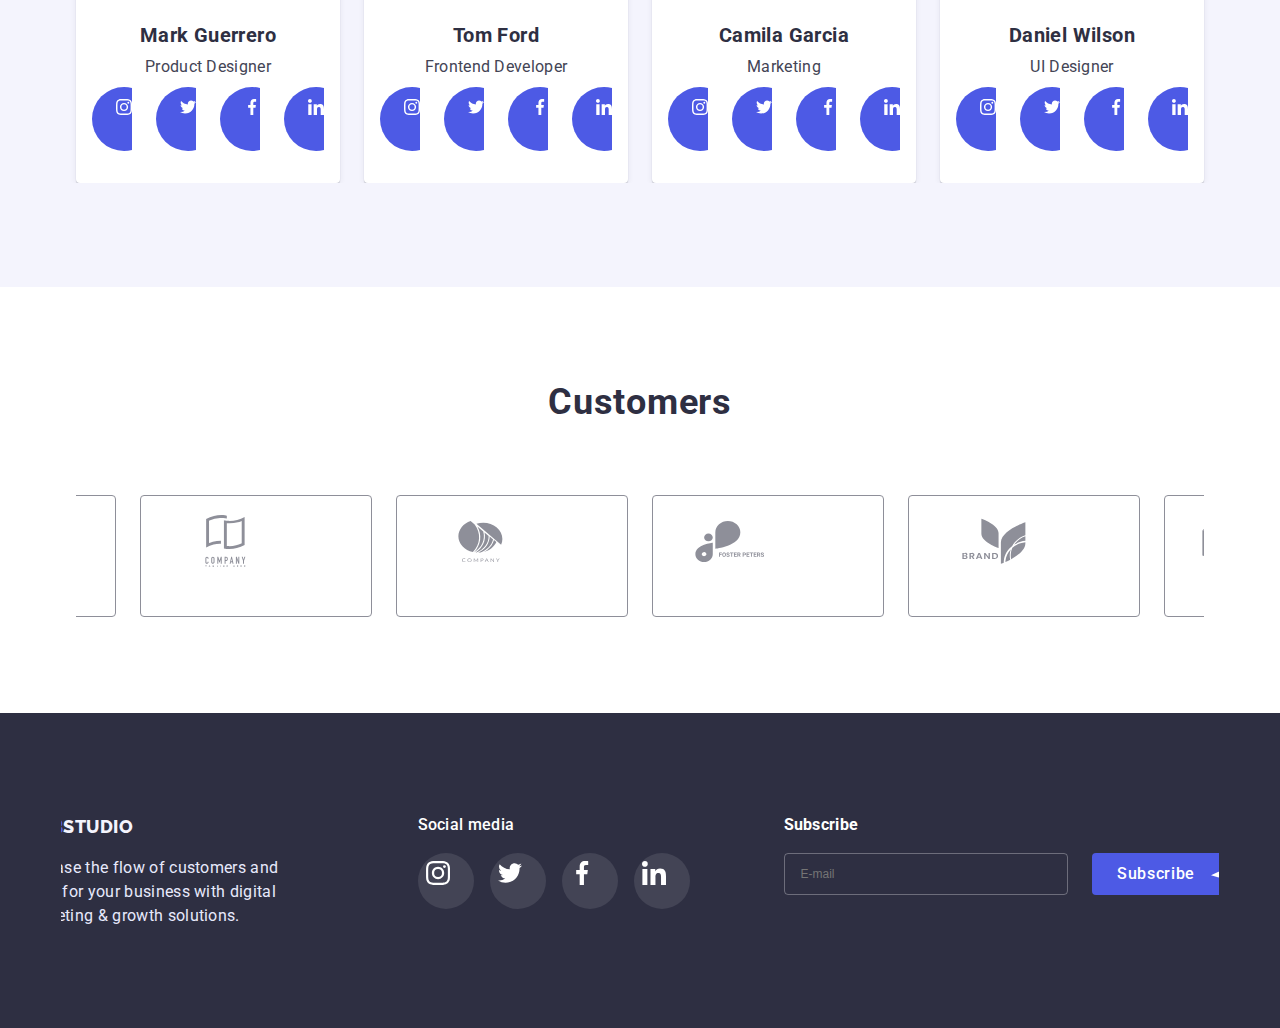
==== commit b9ffc51b: "hw-7" ====
--- a/index.html
+++ b/index.html
@@ -529,10 +529,9 @@
           <label class="modal-checkbox">
             <input type="checkbox" name="checkbox" class="checkbox" />
             <svg class="click-icon">
-              <use
+              <use class="icon-click"
                 href="./images/icons.svg#icon-click"
-                width="13"
-                height="12"
+              
               ></use>
             </svg>
             I accept the terms and conditions of the
--- a/css/styles.css
+++ b/css/styles.css
@@ -277,6 +277,7 @@
     .container.header-container {
         display: flex;
         align-items: center;
+        padding: 16px;
 
     }
 
@@ -401,6 +402,13 @@
     color: var(--third-text-color);
 }
 
+.footer-text {
+    margin-top: 16px;
+    width: 264px;
+    
+    line-height: 1.5;
+    letter-spacing: 0.02em;
+}
 .footer-container {
     margin-right: auto;
     margin-left: auto;
@@ -423,6 +431,7 @@
 }
 .footer-info .footer-text {
     margin-top: 16px;
+   
 }
 
 @media screen and (max-width: 767px){
@@ -587,7 +596,7 @@
  .subscribe-icon{
     width: 24px;
     height: 24px;
-    /* margin-left: 16px; */
+  
     fill: currentColor;
  }
  
@@ -599,7 +608,7 @@
    width: 300px;
 
         }
-    /*  */
+   
   }
 @media screen and (min-width: 480px) and (max-width: 767px){
     .mail-input {
@@ -757,7 +766,10 @@
         padding-right: 16px;
         padding-left: 16px;
     }
-
+    .advantages-list .text {
+        font-size: 16px;
+    font-weight: 500;
+    }
     .advantages-list .item:not(:last-child) {
         margin-bottom: 72px;
     }
@@ -802,9 +814,11 @@
         flex-wrap: wrap;
 
     }
-
-
-
+    .advantages-list .text {
+        font-size: 16px;
+    font-weight: 500;
+    }
+ 
     .advantages-list .item {
         flex-basis: calc((100% - 24px)/2);
     }
@@ -820,7 +834,10 @@
        
 
     }
-
+    .advantages-list .text {
+        font-size: 16px;
+    font-weight: 400;
+    }
     .advantages-list.list {
         display: flex;
         flex-wrap: nowrap;
@@ -1286,6 +1303,8 @@
 
 .product-thumb {
     position: relative;
+    width: 100ww;
+    height: 100wh;
 }
 
 
@@ -1572,7 +1591,13 @@
     transition-duration: 250ms;
     transition-timing-function: cubic-bezier(0.4, 0, 0.2, 1);
 }
-
+.icon-click {
+    display: flex;
+    justify-content: center;
+    width: 9px;
+    height: 9px;
+
+}
 
 .checkbox:checked + .click-icon{
     background-color: var(--secondary-accent-color);
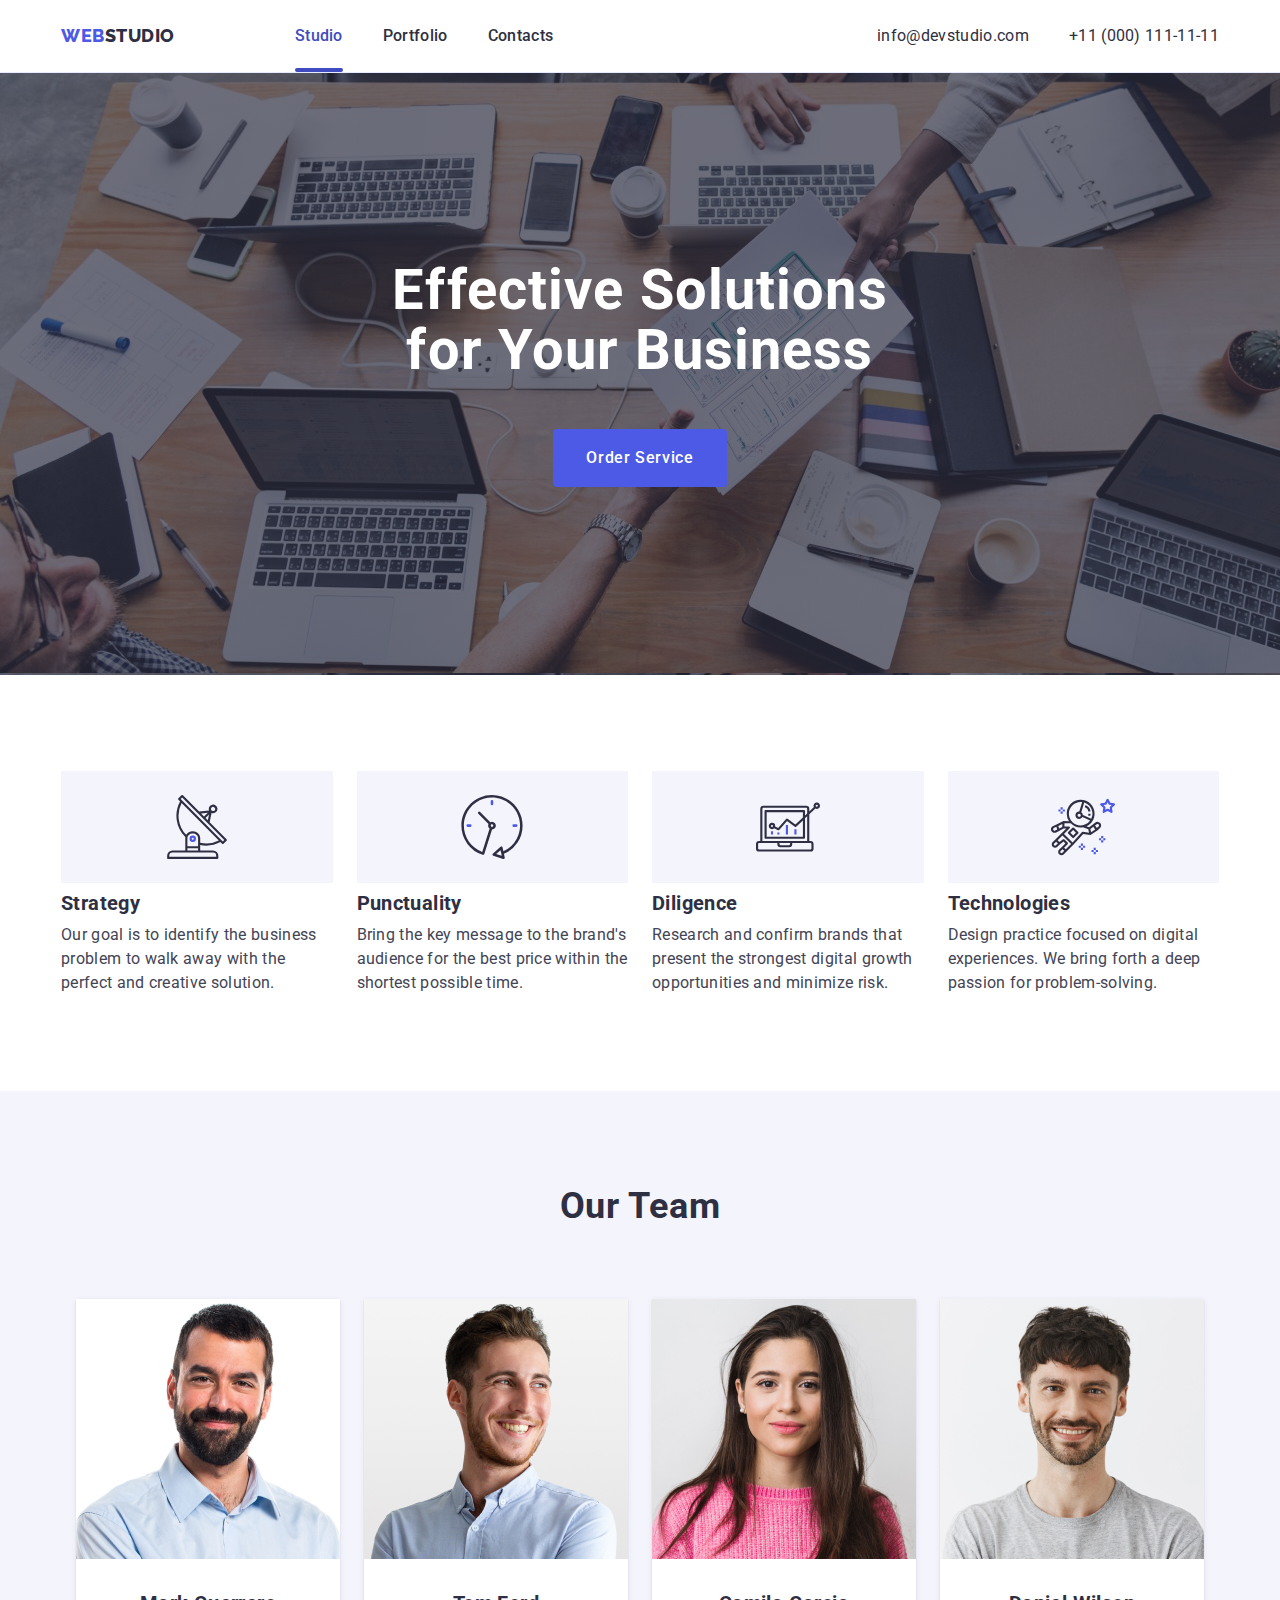
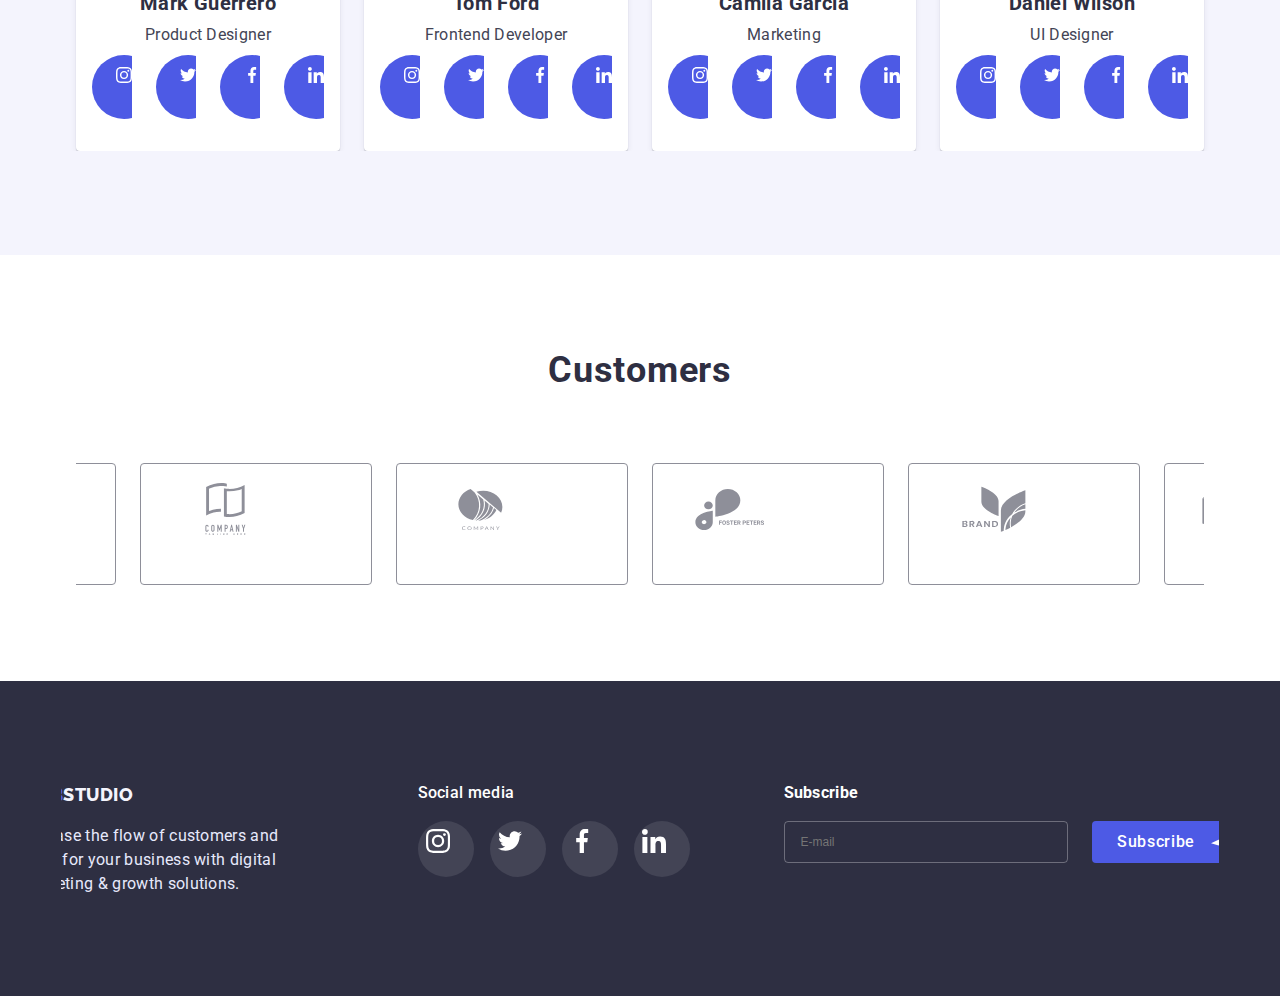
==== commit 60bedc0b: "h7" ====
--- a/index.html
+++ b/index.html
@@ -528,12 +528,14 @@
 
           <label class="modal-checkbox">
             <input type="checkbox" name="checkbox" class="checkbox" />
+            
             <svg class="click-icon">
-              <use class="icon-click"
+              <use class="icon-click "
                 href="./images/icons.svg#icon-click"
               
               ></use>
             </svg>
+            
             I accept the terms and conditions of the
             <a href="#">Privacy Policy</a>
           </label>
--- a/css/styles.css
+++ b/css/styles.css
@@ -277,7 +277,7 @@
     .container.header-container {
         display: flex;
         align-items: center;
-        padding: 16px;
+        padding:0 16px;
 
     }
 
@@ -654,7 +654,7 @@
     padding: 112px 0;
     margin-left: auto;
     margin-right: auto;
-    background: linear-gradient(to right, rgba(46, 47, 66, 0.7), rgba(46, 47, 66, 0.7)), url(/images/mobile-bg-img.jpg);
+    background: linear-gradient(to right, rgba(46, 47, 66, 0.7), rgba(46, 47, 66, 0.7)), url(..//images/mobile-bg-img.jpg);
 
     background-position: center;
     background-repeat: no-repeat;
@@ -1591,13 +1591,8 @@
     transition-duration: 250ms;
     transition-timing-function: cubic-bezier(0.4, 0, 0.2, 1);
 }
-.icon-click {
-    display: flex;
-    justify-content: center;
-    width: 9px;
-    height: 9px;
-
-}
+
+
 
 .checkbox:checked + .click-icon{
     background-color: var(--secondary-accent-color);
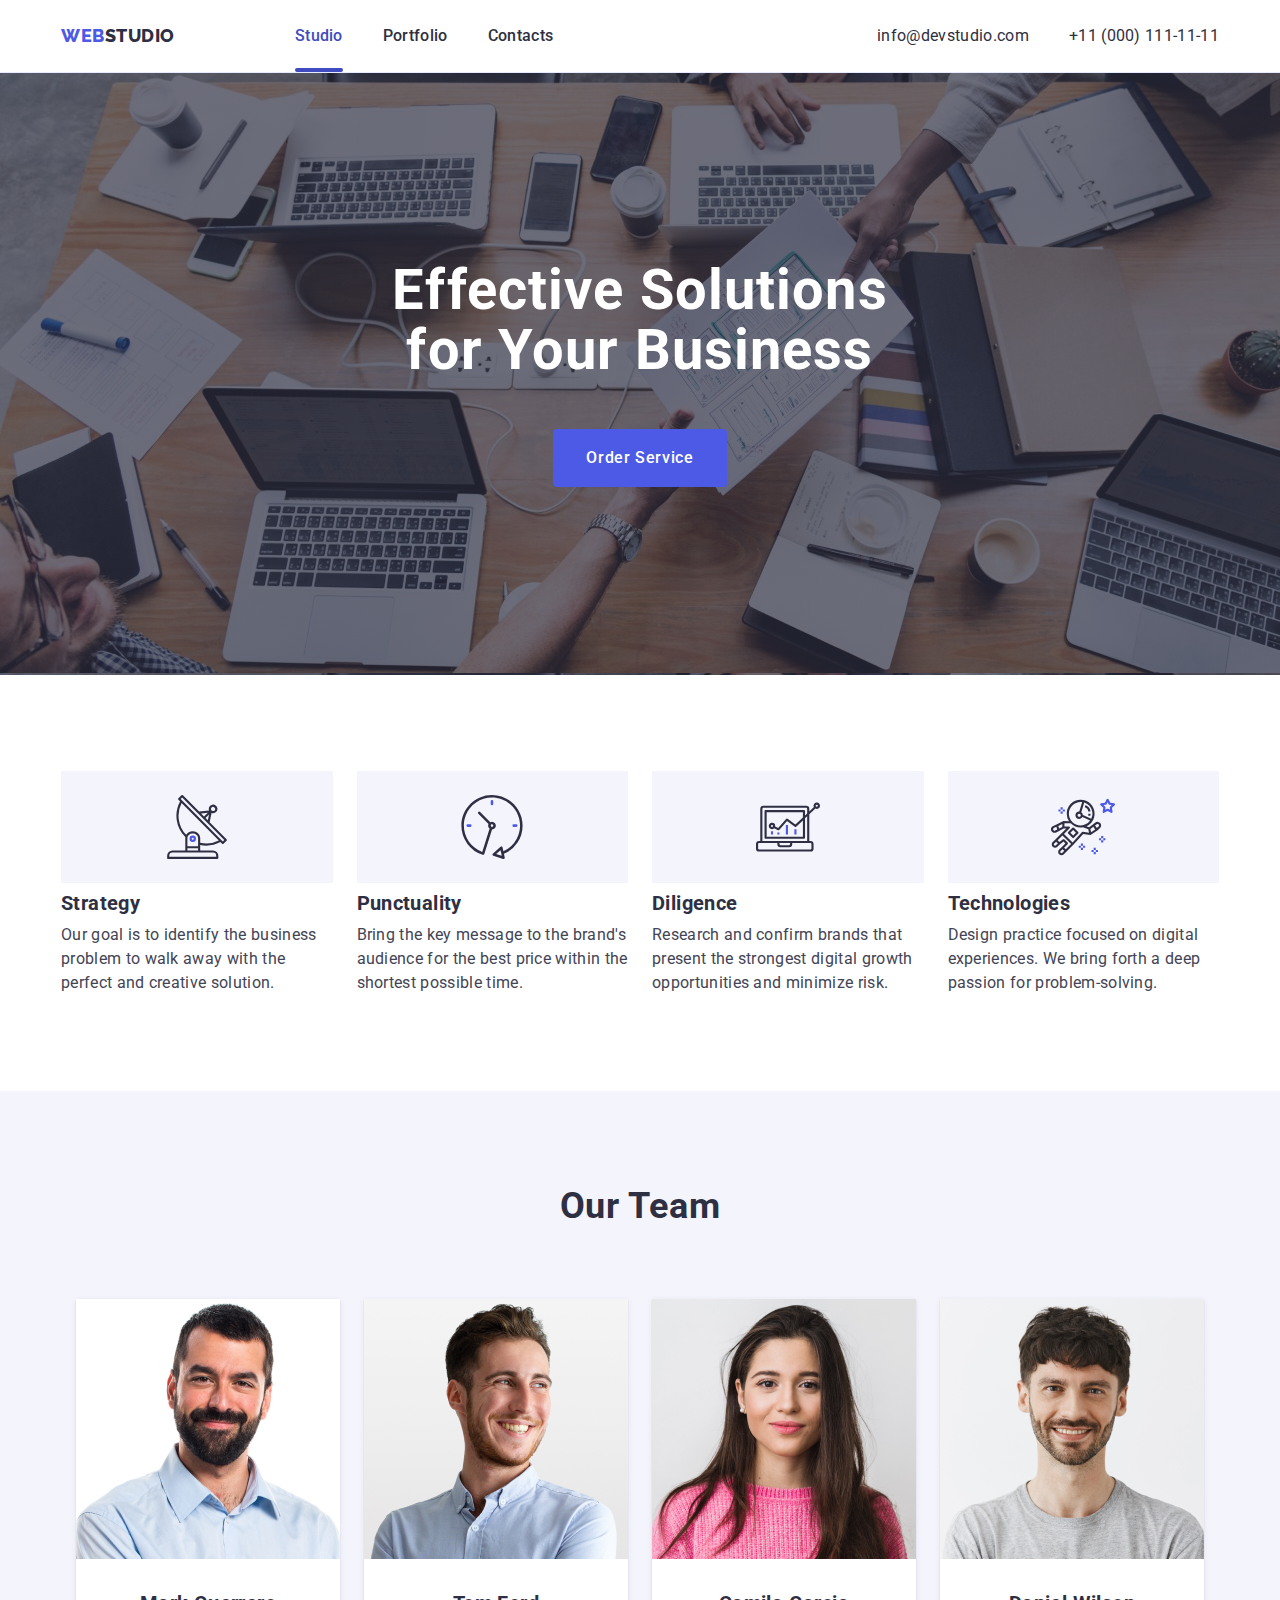
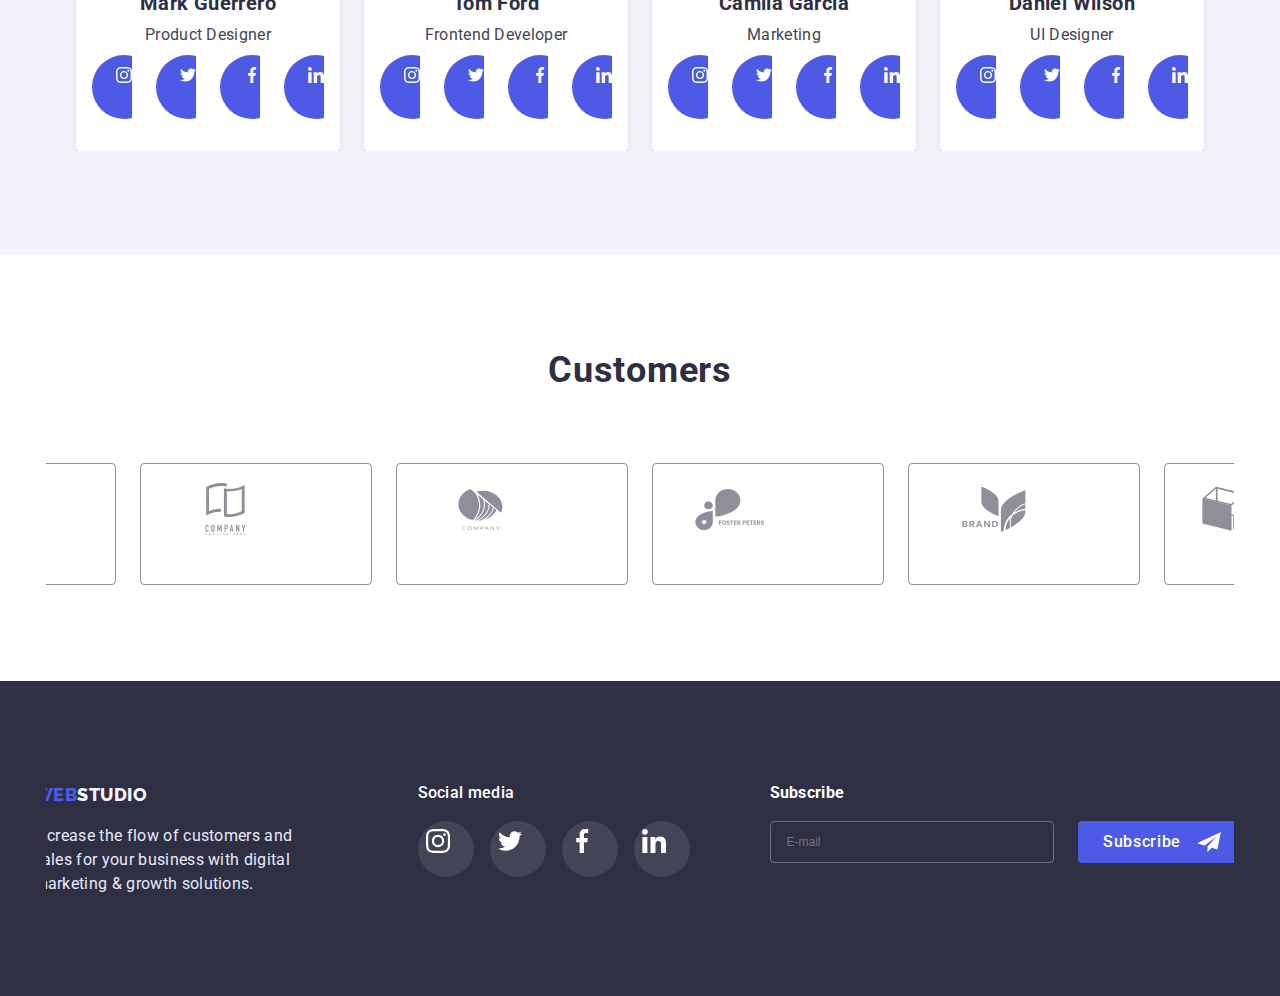
==== commit 36796f2b: "hw-7" ====
--- a/index.html
+++ b/index.html
@@ -404,7 +404,7 @@
       </section>
     </main>
     <footer class="footer">
-      <div class="container">
+      <div class="container ">
         <div class="footer-container">
           <div class="footer-info">
             <a href="./index.html" class="logo link footer-logo"
@@ -530,7 +530,7 @@
             <input type="checkbox" name="checkbox" class="checkbox" />
             
             <svg class="click-icon">
-              <use class="icon-click "
+              <use  
                 href="./images/icons.svg#icon-click"
               
               ></use>
--- a/css/styles.css
+++ b/css/styles.css
@@ -37,7 +37,13 @@
     padding: 0;
 }
 
-
+.container {
+    max-width: 428px;
+    margin-left: auto;
+    margin-right: auto;
+    padding-left: 15px;
+    padding-right: 15px;
+  }
 
 @media screen and (min-width: 320px) {
 
@@ -80,7 +86,11 @@
     
 
 }
-
+@media screen and (min-width: 1200px) {
+    .container {
+      max-width: 1158px;
+    }
+  }
 
 @media screen and (min-width: 428px) {
 
@@ -109,6 +119,7 @@
     .footer-container {
         width: 100%;
         max-width: 1158px;
+       
     }
 }
 
@@ -277,7 +288,7 @@
     .container.header-container {
         display: flex;
         align-items: center;
-        padding:0 16px;
+        padding:0 15px;
 
     }
 
@@ -542,7 +553,7 @@
         flex-wrap: nowrap;
         flex-direction: row;
         justify-content: center;
-        column-gap: 14px;
+        column-gap: 0px;
        
     }
     .container .footer-info {
@@ -1118,8 +1129,8 @@
 
 @media screen and (min-width: 1200px) {
     .customers .container {
-        width: 1128px;
-
+        width: 1158px;
+        padding: 0 15px;
     }
 
     .customers-list {
